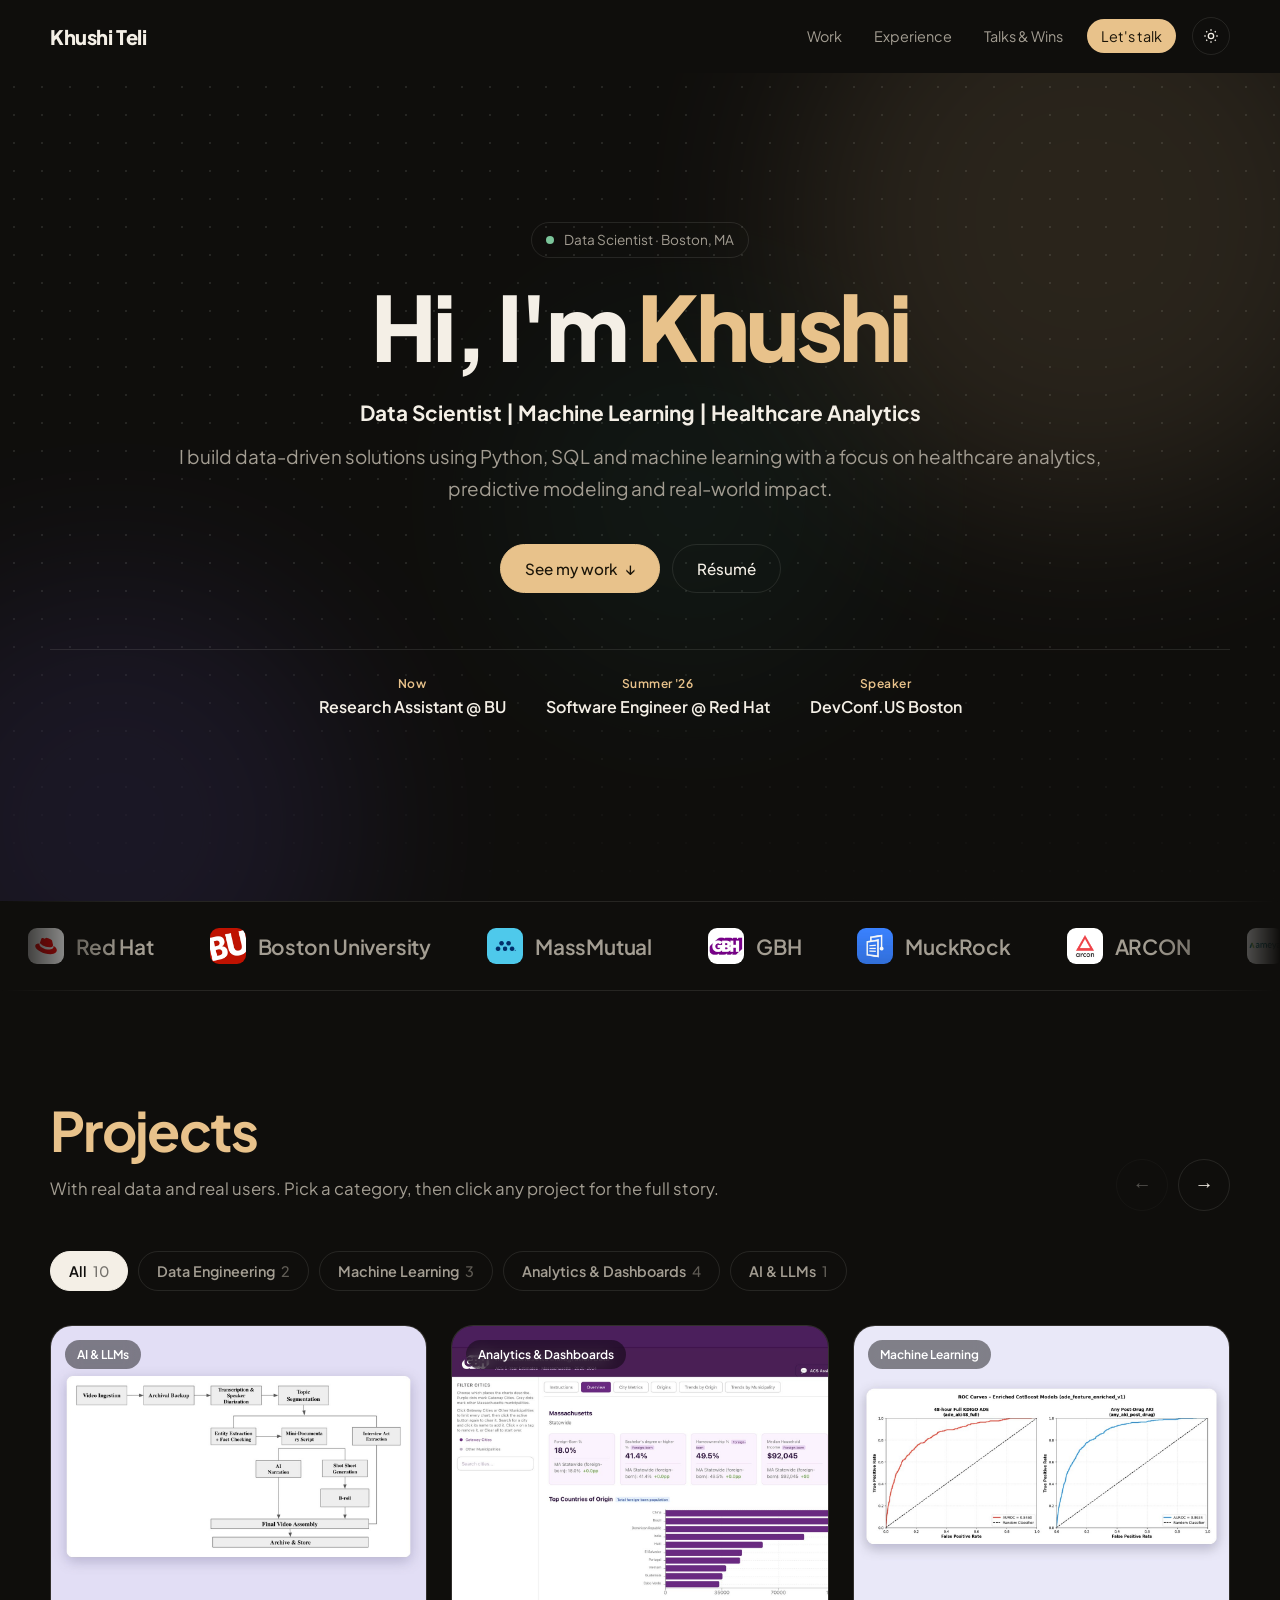
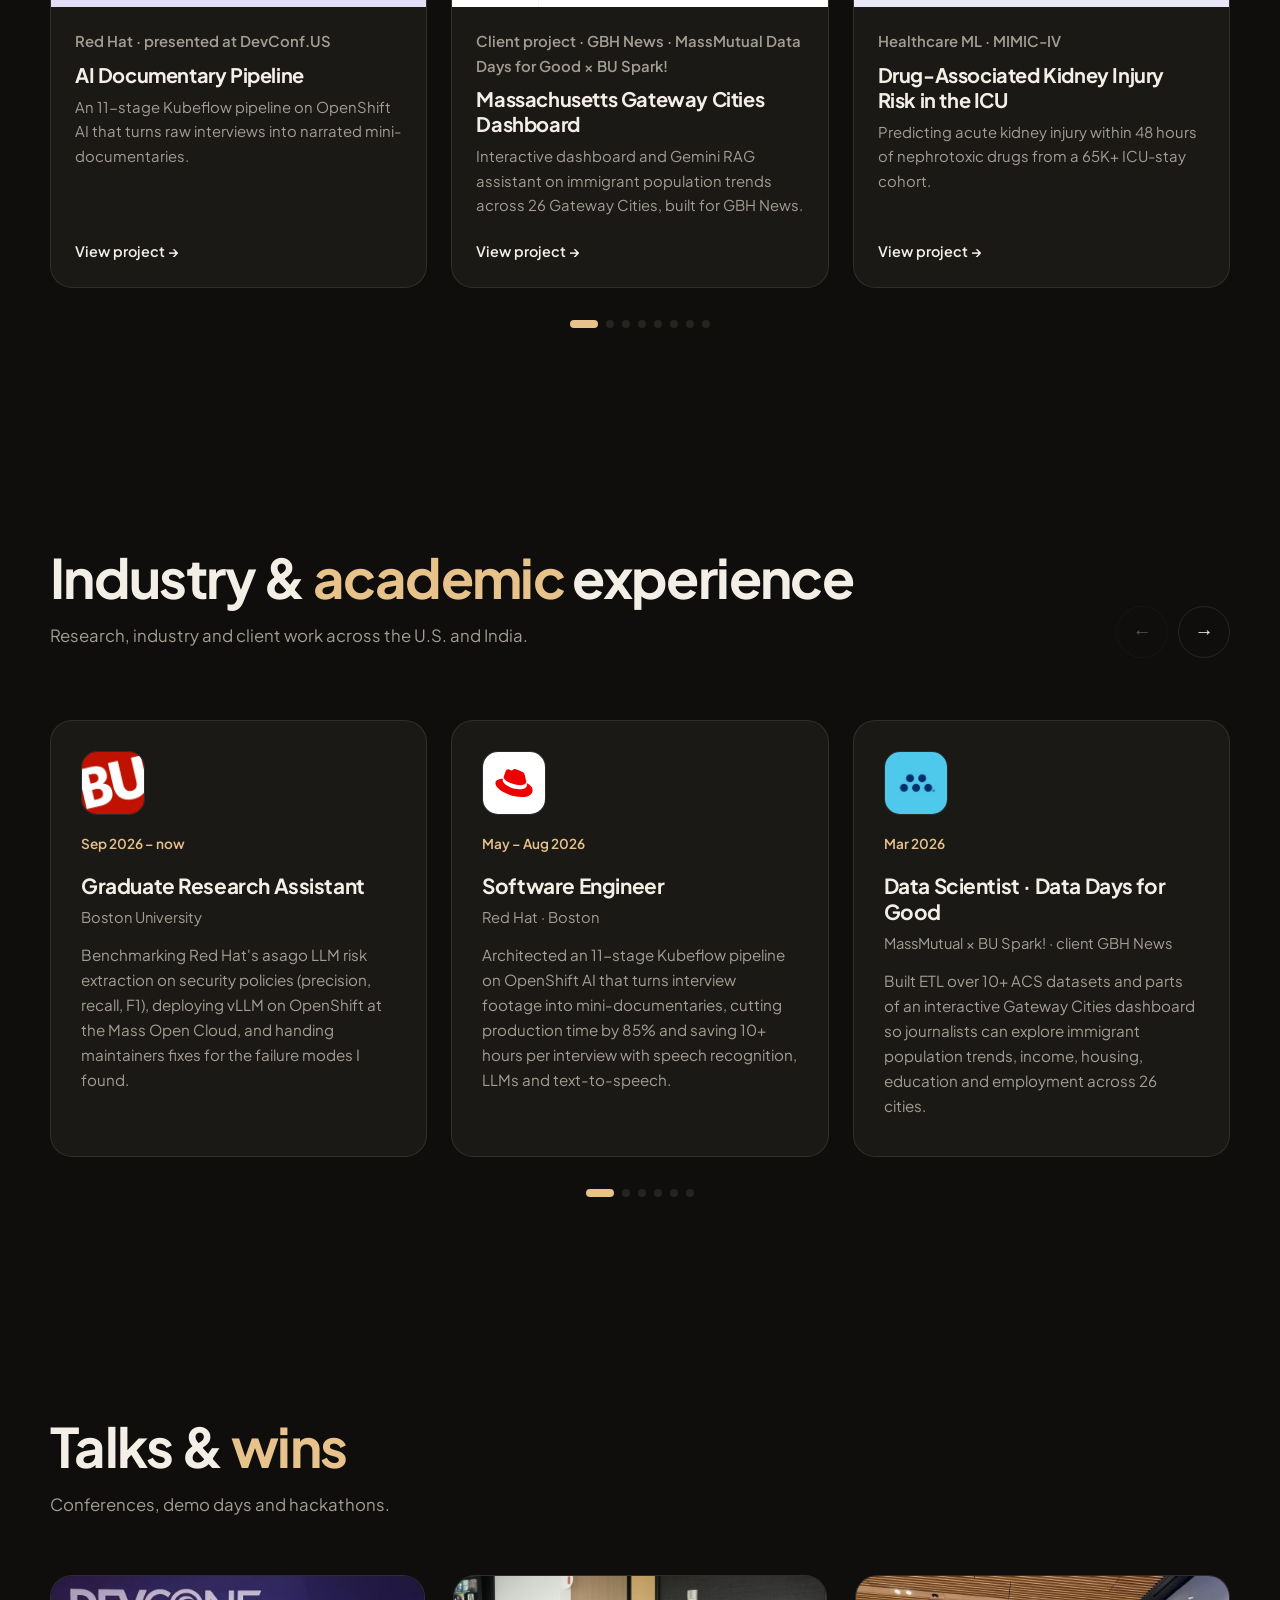
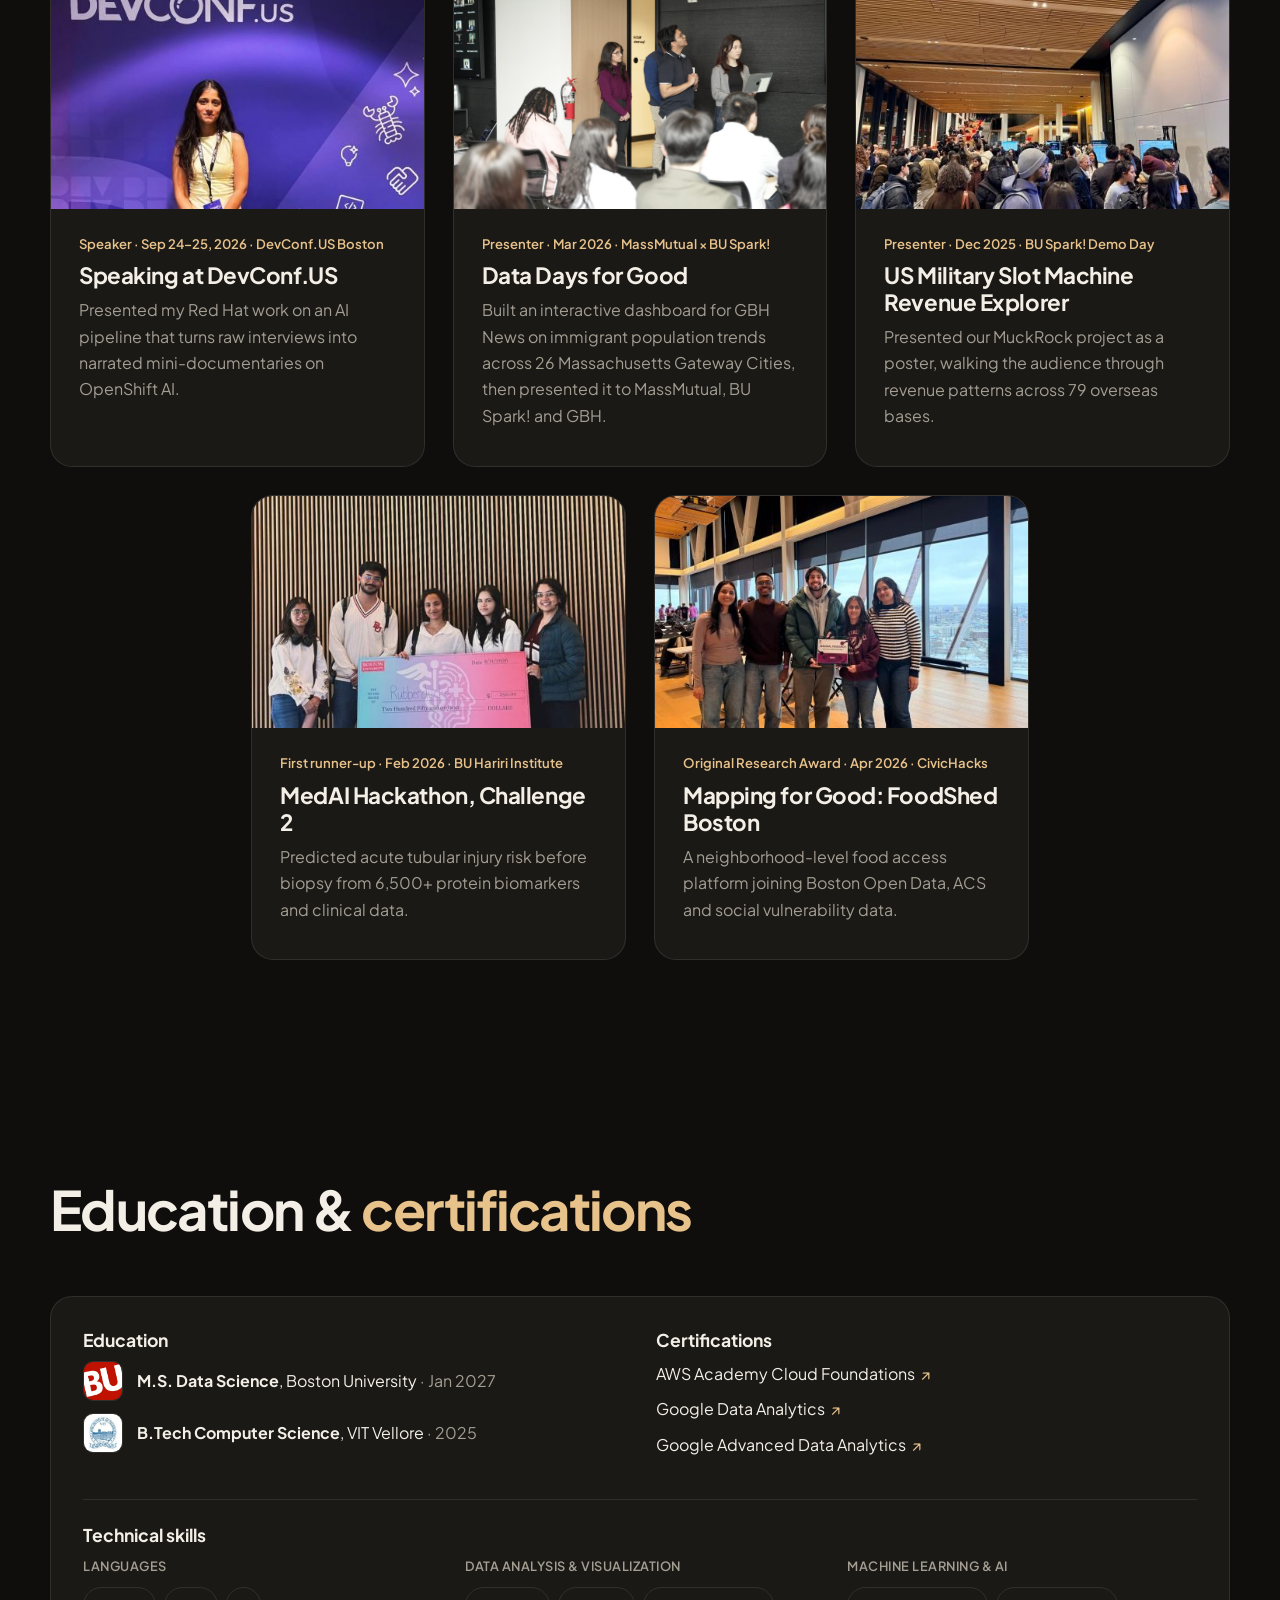
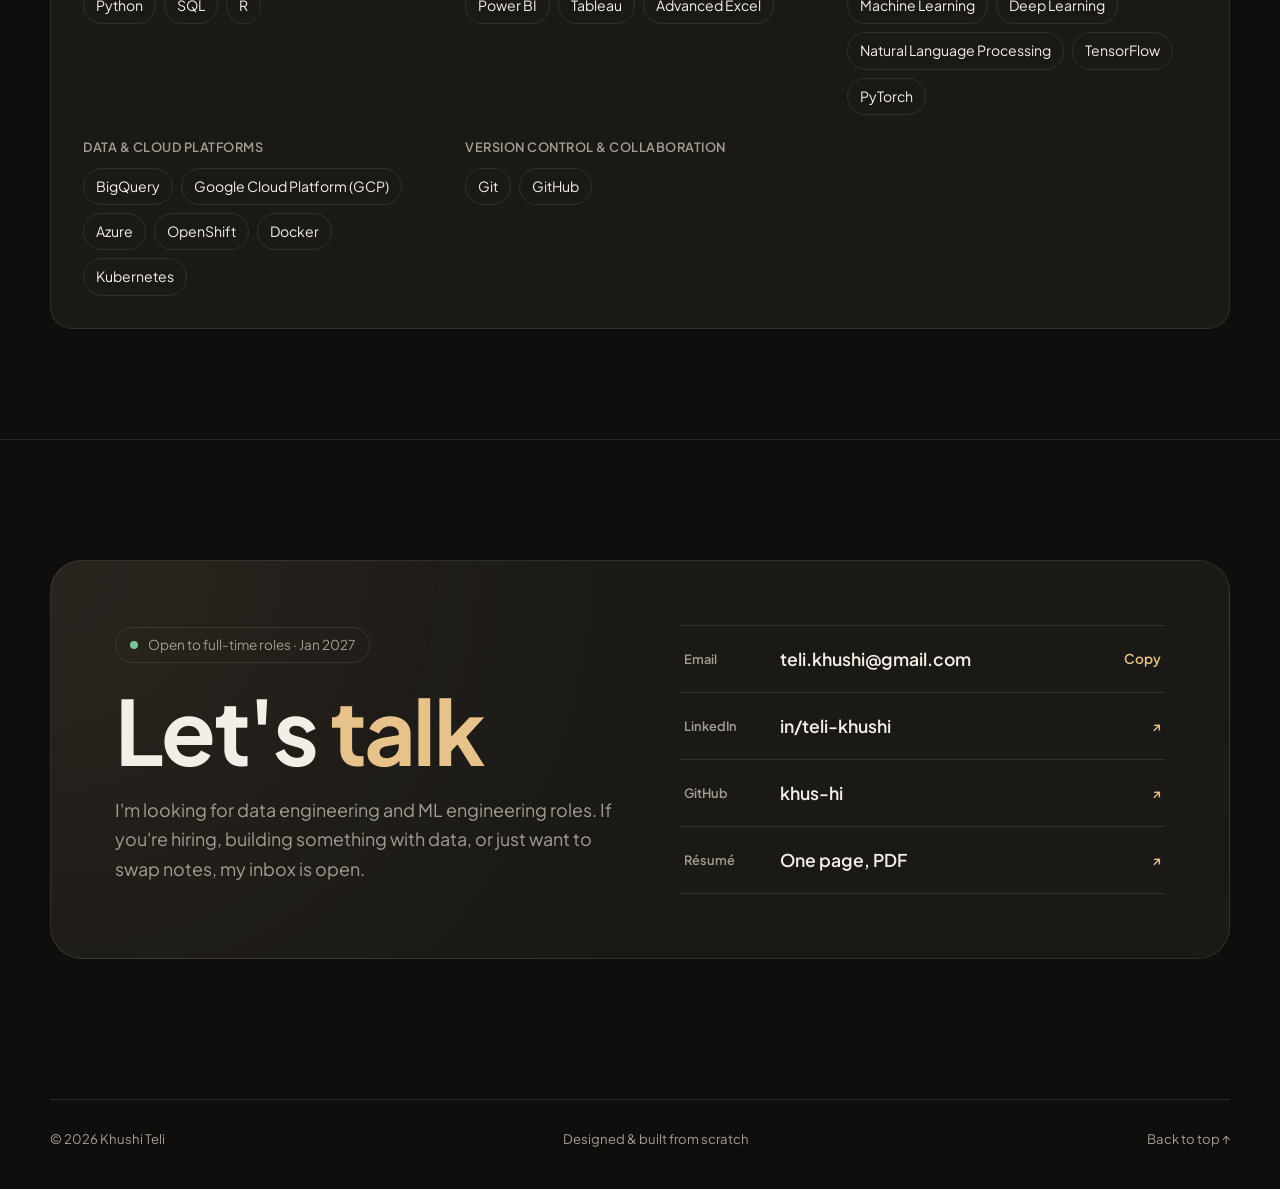
==== index.html @ c9190169 "Add portfolio site" ====
<!DOCTYPE html>
<html lang="en">
<head>
  <meta charset="UTF-8" />
  <meta name="viewport" content="width=device-width, initial-scale=1.0" />
  <title>Khushi Teli · Data Scientist</title>
  <meta name="description" content="Khushi Teli, data scientist and M.S. Data Science student at Boston University. ETL pipelines, LLM systems and applied machine learning." />
  <meta property="og:title" content="Khushi Teli · Data Scientist" />
  <meta property="og:description" content="Pipelines, LLM systems and machine learning for healthcare and civic data." />
  <meta property="og:image" content="assets/photos/devconf.jpg" />
  <link rel="icon" href="data:image/svg+xml,<svg xmlns='http://www.w3.org/2000/svg' viewBox='0 0 100 100'><rect width='100' height='100' rx='50' fill='%2311100e'/><text x='50' y='66' font-size='50' text-anchor='middle' fill='%23e8c28b' font-family='Arial,sans-serif' font-weight='700'>K</text></svg>" />
  <link rel="preconnect" href="https://fonts.googleapis.com" />
  <link rel="preconnect" href="https://fonts.gstatic.com" crossorigin />
  <link href="https://fonts.googleapis.com/css2?family=Plus+Jakarta+Sans:ital,wght@0,400;0,500;0,600;0,700;0,800;1,500&family=JetBrains+Mono:wght@400;500&display=swap" rel="stylesheet" />
  <link rel="stylesheet" href="styles.css" />
  <script>
    document.documentElement.classList.add("js");
    try {
      const t = localStorage.getItem("theme");
      if (t) document.documentElement.dataset.theme = t;
    } catch (e) {}
  </script>
</head>
<body>
  <a class="skip" href="#main">Skip to content</a>
  <div class="progress" aria-hidden="true"></div>

  <header class="nav" id="top">
    <div class="wrap nav-inner">
      <a href="#top" class="logo">Khushi Teli</a>
      <nav aria-label="Primary">
        <button class="menu-btn" aria-expanded="false" aria-controls="nav-links">Menu</button>
        <ul id="nav-links" class="nav-links">
          <li><a href="#work">Work</a></li>
          <li><a href="#experience">Experience</a></li>
          <li><a href="#stage">Talks &amp; Wins</a></li>
          <li><a href="#contact" class="nav-cta">Let's talk</a></li>
        </ul>
      </nav>
      <button class="theme-btn" aria-label="Toggle light/dark mode" title="Toggle light/dark mode">
        <svg class="i-sun" viewBox="0 0 24 24" width="16" height="16" fill="none" stroke="currentColor" stroke-width="2"><circle cx="12" cy="12" r="4"/><path d="M12 2v2M12 20v2M4.9 4.9l1.4 1.4M17.7 17.7l1.4 1.4M2 12h2M20 12h2M4.9 19.1l1.4-1.4M17.7 6.3l1.4-1.4"/></svg>
        <svg class="i-moon" viewBox="0 0 24 24" width="16" height="16" fill="none" stroke="currentColor" stroke-width="2"><path d="M21 12.8A9 9 0 1 1 11.2 3a7 7 0 0 0 9.8 9.8z"/></svg>
      </button>
    </div>
  </header>

  <main id="main">
    <!-- ================= HERO ================= -->
    <section class="hero">
      <div class="hero-bg" aria-hidden="true"><span class="blob b1"></span><span class="blob b2"></span><span class="blob b3"></span></div>
      <div class="wrap hero-copy">
        <p class="pill"><span class="dot"></span>Data Scientist · Boston, MA</p>
        <h1>Hi, I'm <em>Khushi</em></h1>
        <p class="hero-role">Data Scientist | Machine Learning | Healthcare Analytics</p>
        <p class="lede">
          I build data-driven solutions using Python, SQL and machine learning with a focus on
          healthcare analytics, predictive modeling and real-world impact.
        </p>
        <div class="cta">
          <a class="btn primary" href="#work">See my work <span aria-hidden="true">↓</span></a>
          <a class="btn" href="assets/Khushi_Teli_Resume.pdf" target="_blank" rel="noopener">Résumé</a>
        </div>
        <ul class="hero-facts">
          <li><span>Now</span>Research Assistant @ BU</li>
          <li><span>Summer '26</span>Software Engineer @ Red Hat</li>
          <li><span>Speaker</span>DevConf.US Boston</li>
        </ul>
      </div>
    </section>

    <!-- ================= LOGO MARQUEE ================= -->
    <section class="marquee" aria-label="Organizations I've worked with">
      <div class="marquee-track">
        <!-- The list is duplicated by script.js so the loop is seamless -->
        <ul class="marquee-list">
          <li><img data-src="assets/logos/redhat.png" data-remote="assets/logos/redhat.svg" alt="" /><span>Red Hat</span></li>
          <li><img data-src="assets/logos/bu.png" data-remote="assets/logos/bu.svg" alt="" /><span>Boston University</span></li>
          <li><img data-src="assets/logos/massmutual.png" data-remote="assets/logos/massmutual.svg" alt="" /><span>MassMutual</span></li>
          <li><img data-src="assets/logos/gbh.png" data-remote="assets/logos/gbh.svg" alt="" /><span>GBH</span></li>
          <li><img data-src="assets/logos/muckrock.png" data-remote="assets/logos/muckrock.svg" alt="" /><span>MuckRock</span></li>
          <li><img data-src="assets/logos/arcon.png" data-remote="assets/logos/arcon.svg" alt="" /><span>ARCON</span></li>
          <li><img data-src="assets/logos/ameya.png" data-remote="assets/logos/ameya.svg" alt="" /><span>Ameya Infovision</span></li>
          <li><img data-src="assets/logos/dinsights.png" data-remote="assets/logos/dinsights.svg" alt="" /><span>D-Insights</span></li>
          <li><img data-src="assets/logos/devconf.png" data-remote="assets/logos/devconf.svg" alt="" /><span>DevConf</span></li>
        </ul>
      </div>
    </section>


    <!-- ================= WORK / PROJECTS ================= -->
    <!-- Cards are built by script.js from projects.js. Edit projects there. -->
    <section id="work" class="section wrap">
      <header class="sec-head proj-head reveal">
        <div>
          <h2><em>Projects</em></h2>
          <p class="sub">With real data and real users. Pick a category, then click any project for the full story.</p>
        </div>
        <div class="xp-nav">
          <button class="xp-btn" data-target="proj-track" data-dir="-1" aria-label="Previous projects">←</button>
          <button class="xp-btn" data-target="proj-track" data-dir="1" aria-label="Next projects">→</button>
        </div>
      </header>

      <div class="tabs reveal" role="tablist" aria-label="Project categories" id="proj-tabs"></div>

      <div class="carousel proj-track reveal" id="proj-track" tabindex="0" aria-label="Projects carousel"></div>
      <div class="dots" data-for="proj-track" aria-hidden="true"></div>
      <noscript><p class="sub">Turn on JavaScript to browse projects, or see them on <a href="https://github.com/khus-hi">GitHub</a>.</p></noscript>
    </section>

    <!-- ================= EXPERIENCE ================= -->
    <section id="experience" class="section wrap">
      <header class="sec-head xp-head reveal">
        <div>
          <h2>Industry &amp; <em>academic</em> experience</h2>
          <p class="sub">Research, industry and client work across the U.S. and India.</p>
        </div>
        <div class="xp-nav">
          <button class="xp-btn" data-target="xp-track" data-dir="-1" aria-label="Previous role">←</button>
          <button class="xp-btn" data-target="xp-track" data-dir="1" aria-label="Next role">→</button>
        </div>
      </header>

      <!-- Carousel: swipe, drag, use the arrows, or the arrow keys when focused -->
      <div class="carousel xp reveal" id="xp-track" tabindex="0" aria-label="Experience carousel">
        <article class="role">
          <div class="r-logo"><img data-src="assets/logos/bu.png" data-remote="assets/logos/bu.svg" alt="Boston University" /><span class="mono-logo">BU</span></div>
          <div class="r-main">
            <h3>Graduate Research Assistant</h3>
            <p class="r-org">Boston University</p>
            <p>Benchmarking Red Hat's asago LLM risk extraction on security policies (precision, recall, F1), deploying vLLM on OpenShift at the Mass Open Cloud, and handing maintainers fixes for the failure modes I found.</p>
          </div>
          <p class="r-date mono">Sep 2026 – now</p>
        </article>

        <article class="role">
          <div class="r-logo"><img data-src="assets/logos/redhat.png" data-remote="assets/logos/redhat.svg" alt="Red Hat" /><span class="mono-logo">RH</span></div>
          <div class="r-main">
            <h3>Software Engineer</h3>
            <p class="r-org">Red Hat · Boston</p>
            <p>Architected an 11-stage Kubeflow pipeline on OpenShift AI that turns interview footage into mini-documentaries, cutting production time by 85% and saving 10+ hours per interview with speech recognition, LLMs and text-to-speech.</p>
          </div>
          <p class="r-date mono">May – Aug 2026</p>
        </article>

        <article class="role">
          <div class="r-logo"><img data-src="assets/logos/massmutual.png" data-remote="assets/logos/massmutual.svg" alt="MassMutual" /><span class="mono-logo">MM</span></div>
          <div class="r-main">
            <h3>Data Scientist · Data Days for Good</h3>
            <p class="r-org">MassMutual × BU Spark! · client GBH News</p>
            <p>Built ETL over 10+ ACS datasets and parts of an interactive Gateway Cities dashboard so journalists can explore immigrant population trends, income, housing, education and employment across 26 cities.</p>
          </div>
          <p class="r-date mono">Mar 2026</p>
        </article>

        <article class="role">
          <div class="r-logo"><img data-src="assets/logos/bu.png" data-remote="assets/logos/bu.svg" alt="Boston University" /><span class="mono-logo">BU</span></div>
          <div class="r-main">
            <h3>Teaching Assistant · Intro to Data Science with Python</h3>
            <p class="r-org">Boston University</p>
            <p>Weekly office hours on Python, pandas and NumPy; grading and feedback on cleaning, visualization and EDA.</p>
          </div>
          <p class="r-date mono">Apr – May 2026</p>
        </article>

        <article class="role">
          <div class="r-logo"><img data-src="assets/logos/muckrock.png" data-remote="assets/logos/muckrock.svg" alt="MuckRock" /><span class="mono-logo">MR</span></div>
          <div class="r-main">
            <h3>Data Analyst · client MuckRock</h3>
            <p class="r-org">BU Spark! · DS701</p>
            <p>Automated PDF-to-CSV pipelines over 100K+ public records from 79 military bases and cut manual prep by 60%+. Presented the findings at Spark! Demo Day.</p>
          </div>
          <p class="r-date mono">Sep – Dec 2025</p>
        </article>

        <article class="role">
          <div class="r-logo"><img data-src="assets/logos/arcon.png" data-remote="assets/logos/arcon.svg" alt="ARCON" /><span class="mono-logo">AR</span></div>
          <div class="r-main">
            <h3>Automation Testing Intern</h3>
            <p class="r-org">ARCON · Maharashtra, India</p>
            <p>API test suites for 50+ endpoints wired into CI, reducing production defects by 35%.</p>
          </div>
          <p class="r-date mono">Dec 2024 – Mar 2025</p>
        </article>

        <article class="role">
          <div class="r-logo"><img data-src="assets/logos/ameya.png" data-remote="assets/logos/ameya.svg" alt="Ameya Infovision" /><span class="mono-logo">AI</span></div>
          <div class="r-main">
            <h3>Frontend Developer</h3>
            <p class="r-org">Ameya Infovision · Mumbai</p>
            <p>UI components for an e-commerce platform in Angular, designed in Figma and refined with user-interaction data.</p>
          </div>
          <p class="r-date mono">Nov – Dec 2023</p>
        </article>

        <article class="role">
          <div class="r-logo"><img data-src="assets/logos/dinsights.png" data-remote="assets/logos/dinsights.svg" alt="D-Insights" /><span class="mono-logo">DI</span></div>
          <div class="r-main">
            <h3>Project Intern</h3>
            <p class="r-org">D-Insights · Mumbai</p>
            <p>Automated repetitive business workflows, including data extraction and validation.</p>
          </div>
          <p class="r-date mono">Sep – Oct 2023</p>
        </article>
      </div>
      <div class="dots" data-for="xp-track" aria-hidden="true"></div>
    </section>

    <!-- ================= TALKS & WINS ================= -->
    <section id="stage" class="section wrap">
      <header class="sec-head reveal">
        <h2>Talks &amp; <em>wins</em></h2>
        <p class="sub">Conferences, demo days and hackathons.</p>
      </header>

      <div class="stage-grid">
        <article class="spot reveal">
          <figure class="cover">
            <img data-src="assets/photos/devconf.jpg" alt="Khushi at DevConf.US" class="zoomable" style="object-position: 50% 45%" />
            <div class="ph art a2 show"></div>
          </figure>
          <div class="spot-body">
            <p class="tag">Speaker · Sep 24–25, 2026 · DevConf.US Boston</p>
            <h3>Speaking at DevConf.US</h3>
            <p>Presented my Red Hat work on an AI pipeline that turns raw interviews into narrated mini-documentaries on OpenShift AI.</p>
          </div>
        </article>

        <article class="spot reveal">
          <figure class="cover">
            <img data-src="assets/photos/dd4g-presenting.jpg" alt="Presenting at MassMutual Data Days for Good" class="zoomable" />
            <div class="ph art a2 show"></div>
          </figure>
          <div class="spot-body">
            <p class="tag">Presenter · Mar 2026 · MassMutual × BU Spark!</p>
            <h3><a href="project.html?p=gateway-cities-dashboard">Data Days for Good</a></h3>
            <p>Built an interactive dashboard for GBH News on immigrant population trends across 26 Massachusetts Gateway Cities, then presented it to MassMutual, BU Spark! and GBH.</p>
          </div>
        </article>

        <article class="spot reveal">
          <figure class="cover">
            <img data-src="assets/photos/demo-day.jpg" alt="BU Spark! Demo Day" class="zoomable" />
            <div class="ph art a5 show"></div>
          </figure>
          <div class="spot-body">
            <p class="tag">Presenter · Dec 2025 · BU Spark! Demo Day</p>
            <h3>US Military Slot Machine Revenue Explorer</h3>
            <p>Presented our MuckRock project as a poster, walking the audience through revenue patterns across 79 overseas bases.</p>
          </div>
        </article>

        <article class="spot reveal">
          <figure class="cover">
            <img data-src="assets/photos/medai-hackathon.jpg" alt="MedAI Hackathon, first runner-up" class="zoomable" />
            <div class="ph art a1 show"></div>
          </figure>
          <div class="spot-body">
            <p class="tag">First runner-up · Feb 2026 · BU Hariri Institute</p>
            <h3>MedAI Hackathon, Challenge 2</h3>
            <p>Predicted acute tubular injury risk before biopsy from 6,500+ protein biomarkers and clinical data.</p>
          </div>
        </article>

        <article class="spot reveal">
          <figure class="cover">
            <img data-src="assets/photos/civichacks.jpg" alt="CivicHacks: Boston food ecosystem" class="zoomable" />
            <div class="ph art a4 show"></div>
          </figure>
          <div class="spot-body">
            <p class="tag">Original Research Award · Apr 2026 · CivicHacks</p>
            <h3>Mapping for Good: FoodShed Boston</h3>
            <p>A neighborhood-level food access platform joining Boston Open Data, ACS and social vulnerability data.</p>
          </div>
        </article>
      </div>
    </section>

    <!-- ================= EDUCATION & CERTIFICATIONS ================= -->
    <section id="education" class="section wrap">
      <header class="sec-head reveal">
        <h2>Education &amp; <em>certifications</em></h2>
      </header>
      <div class="creds reveal">
        <div><h3>Education</h3><p class="edu"><span class="edu-logo"><img data-src="assets/logos/bu.png" data-remote="assets/logos/bu.svg" alt="Boston University" /></span><span><b>M.S. Data Science</b>, Boston University <span class="muted">· Jan 2027</span></span></p>
          <p class="edu"><span class="edu-logo"><img data-src="assets/logos/vit.png" data-remote="assets/logos/vit.svg" alt="VIT Vellore" /></span><span><b>B.Tech Computer Science</b>, VIT Vellore <span class="muted">· 2025</span></span></p></div>
        <div><h3>Certifications</h3>
          <p><a class="cert" href="https://www.credly.com/badges/23270b53-0a61-42d4-8b8f-33b6d216ae8e/linked_in_profile" target="_blank" rel="noopener">AWS Academy Cloud Foundations <span aria-hidden="true">↗</span></a></p>
          <p><a class="cert" href="https://www.coursera.org/account/accomplishments/specialization/certificate/GS3F5R4RH4RQ" target="_blank" rel="noopener">Google Data Analytics <span aria-hidden="true">↗</span></a></p>
          <p><a class="cert" href="https://www.credly.com/badges/6d74fa45-81b3-4fc0-87ca-7c9688052609/linked_in_profile" target="_blank" rel="noopener">Google Advanced Data Analytics <span aria-hidden="true">↗</span></a></p>
        </div>
        <div class="tools"><h3>Technical skills</h3><div class="skills"><div><h4>Languages</h4><ul><li>Python</li><li>SQL</li><li>R</li></ul></div><div><h4>Data Analysis &amp; Visualization</h4><ul><li>Power BI</li><li>Tableau</li><li>Advanced Excel</li></ul></div><div><h4>Machine Learning &amp; AI</h4><ul><li>Machine Learning</li><li>Deep Learning</li><li>Natural Language Processing</li><li>TensorFlow</li><li>PyTorch</li></ul></div><div><h4>Data &amp; Cloud Platforms</h4><ul><li>BigQuery</li><li>Google Cloud Platform (GCP)</li><li>Azure</li><li>OpenShift</li><li>Docker</li><li>Kubernetes</li></ul></div><div><h4>Version Control &amp; Collaboration</h4><ul><li>Git</li><li>GitHub</li></ul></div></div></div>
      </div>
    </section>

    <!-- ================= CONTACT ================= -->
    <section id="contact" class="contact">
      <div class="wrap">
        <div class="contact-card reveal">
          <div class="contact-copy">
            <p class="pill"><span class="dot"></span>Open to full-time roles · Jan 2027</p>
            <h2>Let's <em>talk</em></h2>
            <p class="lede">I'm looking for data engineering and ML engineering roles. If you're hiring, building something with data, or just want to swap notes, my inbox is open.</p>
          </div>
          <div class="contact-links">
            <button class="c-row copy" data-email="teli.khushi@gmail.com"><span class="c-k">Email</span><span class="c-v copy-label">teli.khushi@gmail.com</span><span class="c-go">Copy</span></button>
            <a class="c-row" href="https://www.linkedin.com/in/teli-khushi/" target="_blank" rel="noopener"><span class="c-k">LinkedIn</span><span class="c-v">in/teli-khushi</span><span class="c-go" aria-hidden="true">↗</span></a>
            <a class="c-row" href="https://github.com/khus-hi" target="_blank" rel="noopener"><span class="c-k">GitHub</span><span class="c-v">khus-hi</span><span class="c-go" aria-hidden="true">↗</span></a>
            <a class="c-row" href="assets/Khushi_Teli_Resume.pdf" target="_blank" rel="noopener"><span class="c-k">Résumé</span><span class="c-v">One page, PDF</span><span class="c-go" aria-hidden="true">↗</span></a>
          </div>
        </div>
      </div>
    </section>
  </main>

  <footer class="wrap foot">
    <span>© <span id="year"></span> Khushi Teli</span>
    <span>Designed &amp; built from scratch</span>
    <a href="#top">Back to top ↑</a>
  </footer>

  <div class="lightbox" id="lightbox" hidden>
    <button class="lb-close" aria-label="Close">Close ✕</button>
    <img alt="" />
    <p class="lb-cap"></p>
  </div>

  <script src="projects.js"></script>
  <script src="script.js"></script>
</body>
</html>
---- styles.css ----
/* ================= Theme tokens ================= */
:root {
  --bg: #0f0e0c;
  --bg-2: #171512;
  --card: #1b1916;
  --ink: #f4efe6;
  --muted: #a39d92;
  --line: rgba(244, 239, 230, 0.1);
  --accent: #e8c28b;           /* champagne */
  --accent-ink: #1a1408;
  --glow: rgba(232, 194, 139, 0.18);
  --radius: 22px;
  --serif: "Plus Jakarta Sans", system-ui, -apple-system, sans-serif;  /* headings */
  --sans: "Plus Jakarta Sans", system-ui, -apple-system, sans-serif;   /* body */
  --mono: "JetBrains Mono", ui-monospace, Menlo, monospace;
  color-scheme: dark;
}
:root[data-theme="light"] {
  --bg: #f6f2ea;
  --bg-2: #efe9de;
  --card: #fffdf9;
  --ink: #1b1915;
  --muted: #6d675d;
  --line: rgba(27, 25, 21, 0.1);
  --accent: #9a6b2f;
  --accent-ink: #fffdf9;
  --glow: rgba(154, 107, 47, 0.14);
  color-scheme: light;
}

/* ================= Base ================= */
*, *::before, *::after { box-sizing: border-box; }
html { scroll-behavior: smooth; scroll-padding-top: 80px; }
body {
  margin: 0; background: var(--bg); color: var(--ink);
  font: 16px/1.65 var(--sans); -webkit-font-smoothing: antialiased; overflow-x: hidden;
}
a { color: inherit; text-decoration: none; }
img { display: block; max-width: 100%; }
h1, h2, h3 { margin: 0; font-weight: 400; line-height: 1.08; }
h2 { font: 700 clamp(2.1rem, 4.6vw, 3.4rem)/1.1 var(--serif); letter-spacing: -0.03em; }
h2 em, h1 em { color: var(--accent); font-style: normal; }
h3 { font: 600 1.1rem/1.3 var(--sans); }
p { margin: 0.5rem 0; }
.mono { font-family: var(--sans); }
.muted { color: var(--muted); }
.wrap { width: min(1180px, 100% - 40px); margin-inline: auto; }
.pill { display: inline-flex; align-items: center; gap: 10px; margin: 0 0 22px; padding: 6px 14px; border-radius: 999px; border: 1px solid var(--line); font-size: 0.85rem; color: var(--muted); }
.sub { color: var(--muted); font-size: 1.05rem; margin-top: 14px; }

.skip { position: absolute; left: -999px; }
.skip:focus { left: 16px; top: 16px; z-index: 200; background: var(--accent); color: var(--accent-ink); padding: 8px 14px; border-radius: 999px; }
:focus-visible { outline: 2px solid var(--accent); outline-offset: 3px; }

/* Scroll progress bar */
.progress { position: fixed; top: 0; left: 0; height: 2px; width: 100%; background: var(--accent); transform-origin: 0 50%; transform: scaleX(0); z-index: 100; }

/* ================= Nav ================= */
.nav { position: sticky; top: 0; z-index: 50; transition: background 0.3s, border-color 0.3s; border-bottom: 1px solid transparent; }
.nav.scrolled { background: color-mix(in srgb, var(--bg) 80%, transparent); backdrop-filter: blur(14px); border-bottom-color: var(--line); }
.nav-inner { display: flex; align-items: center; gap: 16px; height: 72px; }
.logo { font: 800 1.25rem var(--serif); letter-spacing: -0.02em; margin-right: auto; }
.nav-links { display: flex; align-items: center; gap: 4px; list-style: none; margin: 0; padding: 0; }
.nav-links a { font-size: 0.9rem; color: var(--muted); padding: 8px 14px; border-radius: 999px; transition: color 0.2s, background 0.2s; }
.nav-links a:hover, .nav-links a.active { color: var(--ink); }
.nav-links a.nav-cta { color: var(--accent-ink); background: var(--accent); margin-left: 6px; }
.theme-btn, .menu-btn { height: 38px; border-radius: 999px; border: 1px solid var(--line); background: transparent; color: var(--ink); cursor: pointer; font: 500 0.85rem var(--sans); display: inline-flex; align-items: center; justify-content: center; }
.theme-btn { width: 38px; }
.i-moon { display: none; }
:root[data-theme="light"] .i-sun { display: none; }
:root[data-theme="light"] .i-moon { display: block; }
.menu-btn { display: none; padding: 0 16px; }

/* ================= Buttons ================= */
.cta { display: flex; flex-wrap: wrap; gap: 12px; margin-top: 32px; }
.btn { display: inline-flex; align-items: center; gap: 8px; padding: 14px 24px; border-radius: 999px; font: 500 0.95rem var(--sans); border: 1px solid var(--line); background: transparent; color: var(--ink); cursor: pointer; transition: transform 0.2s, border-color 0.2s, background 0.2s; }
.btn:hover { transform: translateY(-2px); border-color: var(--accent); }
.btn.primary { background: var(--accent); color: var(--accent-ink); border-color: var(--accent); }
.copy.copied { background: #7bc59a; border-color: #7bc59a; }

/* ================= Image loading + placeholders ================= */
figure { margin: 0; }
[data-src] { opacity: 0; transition: opacity 0.6s ease, transform 0.8s cubic-bezier(.2,.7,.2,1); }
.loaded > [data-src], [data-src].is-loaded { opacity: 1; }
.ph { position: absolute; inset: 0; display: grid; place-items: center; text-align: center; color: var(--muted); font: 0.75rem var(--mono); padding: 12px; }
.loaded > .ph { display: none; }
.live .ph span { display: none; }
/* Abstract art used as cover when no photo exists */
.art { background: var(--bg-2); overflow: hidden; }
.art::before { content: ""; position: absolute; inset: -20%; filter: blur(30px); opacity: 0.85; }
.art span { position: relative; color: var(--ink); opacity: 0.7; letter-spacing: 0.06em; }
.a1::before { background: radial-gradient(circle at 25% 30%, #e8c28b 0, transparent 40%), radial-gradient(circle at 75% 70%, #8a5a44 0, transparent 45%); }
.a2::before { background: radial-gradient(circle at 70% 25%, #6f7fd8 0, transparent 40%), radial-gradient(circle at 30% 75%, #e8c28b 0, transparent 40%); }
.a3::before { background: radial-gradient(circle at 20% 70%, #4f9d83 0, transparent 40%), radial-gradient(circle at 80% 30%, #e8c28b 0, transparent 35%); }
.a4::before { background: radial-gradient(circle at 50% 30%, #d0705a 0, transparent 40%), radial-gradient(circle at 20% 80%, #e8c28b 0, transparent 35%); }
.a5::before { background: radial-gradient(circle at 70% 70%, #5a8fd0 0, transparent 40%), radial-gradient(circle at 25% 25%, #4f9d83 0, transparent 35%); }
.a6::before { background: radial-gradient(circle at 30% 30%, #a06fd8 0, transparent 40%), radial-gradient(circle at 75% 75%, #e8c28b 0, transparent 35%); }

/* ================= Hero ================= */
.hero { position: relative; overflow: hidden; display: flex; align-items: center; min-height: calc(100vh - 72px); padding: 64px 0 96px; isolation: isolate; }
.hero-bg { position: absolute; inset: 0; z-index: -1; background: linear-gradient(180deg, transparent 60%, var(--bg)), radial-gradient(var(--line) 1px, transparent 1px) 0 0 / 28px 28px; }
.blob { position: absolute; border-radius: 50%; filter: blur(90px); opacity: 0.5; animation: drift 18s ease-in-out infinite alternate; }
.b1 { width: 46vw; height: 46vw; top: -18%; right: -8%; background: #e8c28b; opacity: 0.12; }
.b2 { width: 38vw; height: 38vw; bottom: -20%; left: -10%; background: #6f5bd8; opacity: 0.12; animation-delay: -6s; }
.b3 { width: 28vw; height: 28vw; top: 30%; left: 40%; background: #2f8f7a; opacity: 0.08; animation-delay: -12s; }
@keyframes drift { 50% { transform: translate(6%, 8%) scale(1.08); } 100% { transform: translate(-6%, -4%) scale(0.95); } }
.dot { width: 8px; height: 8px; border-radius: 50%; background: #7bc59a; box-shadow: 0 0 0 0 rgba(123, 197, 154, 0.6); animation: ping 2.2s infinite; }
@keyframes ping { 70% { box-shadow: 0 0 0 10px rgba(123, 197, 154, 0); } 100% { box-shadow: 0 0 0 0 rgba(123, 197, 154, 0); } }
.hero h1 { font: 800 clamp(2.8rem, 7vw, 5.6rem)/1.02 var(--serif); letter-spacing: -0.04em; }
.hero-role { margin: 24px 0 0; font-weight: 700; font-size: clamp(1rem, 2vw, 1.3rem); color: var(--ink); }
.hero .lede { margin-top: 10px; max-width: 62ch; }
.hero-copy { display: flex; flex-direction: column; align-items: center; text-align: center; }
.hero-copy .lede { margin-inline: auto; }
.hero-copy .cta, .hero-facts { justify-content: center; }
.hero-facts { width: 100%; }
.hero-facts li { align-items: center; }
.hero h1 em { font-style: normal; color: var(--accent); }
.lede { font-size: 1.12rem; color: var(--muted); max-width: 58ch; margin-top: 28px; }
.hero .lede { font-size: 1.18rem; max-width: 68ch; line-height: 1.7; }
.lede b { color: var(--ink); font-weight: 700; }
.hero-facts { list-style: none; display: flex; flex-wrap: wrap; gap: 12px 40px; margin: 56px 0 0; padding: 24px 0 0; border-top: 1px solid var(--line); }
.hero-facts li { display: flex; flex-direction: column; font-weight: 600; }
.hero-facts span { font-size: 0.75rem; font-weight: 600; color: var(--accent); letter-spacing: 0.04em; }

/* ================= Marquee ================= */
.marquee { border-block: 1px solid var(--line); padding: 26px 0; overflow: hidden; -webkit-mask-image: linear-gradient(90deg, transparent, #000 10%, #000 90%, transparent); mask-image: linear-gradient(90deg, transparent, #000 10%, #000 90%, transparent); }
.marquee-track { display: flex; width: max-content; animation: scroll 40s linear infinite; }
.marquee:hover .marquee-track { animation-play-state: paused; }
.marquee-list { display: flex; align-items: center; gap: 56px; list-style: none; margin: 0; padding: 0 28px; }
.marquee-list li { display: flex; align-items: center; gap: 12px; white-space: nowrap; font: 600 1.3rem var(--serif); color: var(--muted); letter-spacing: -0.01em; }
.marquee-list img { width: 36px; height: 36px; object-fit: cover; border-radius: 9px; }
.marquee-list img:not(.is-loaded) { display: none; }
.mono-logo { display: inline-grid; place-items: center; min-width: 36px; height: 36px; padding: 0 6px; border-radius: 8px; border: 1px solid var(--line); font: 700 0.75rem var(--sans); color: var(--accent); }
@keyframes scroll { to { transform: translateX(-50%); } }

/* ================= Numbers ================= */
.numbers { display: grid; grid-template-columns: repeat(4, 1fr); gap: 32px; padding: 96px 0 40px; }
.num b { display: block; font: 800 clamp(2.6rem, 5vw, 3.8rem)/1 var(--serif); color: var(--accent); letter-spacing: -0.04em; }
.num span { display: block; margin-top: 12px; color: var(--muted); font-size: 0.92rem; max-width: 26ch; }

/* ================= Sections ================= */
.section { padding: 110px 0; }
.sec-head { margin-bottom: 56px; max-width: 760px; }
.sec-head .muted { margin-top: 16px; font-size: 1.05rem; }

/* ================= Projects ================= */
.tabs { display: flex; flex-wrap: wrap; gap: 10px; margin: -16px 0 28px; }
.tab { padding: 10px 18px; border-radius: 999px; border: 1px solid var(--line); background: transparent; color: var(--muted); font: 600 0.9rem var(--sans); cursor: pointer; transition: all 0.2s; }
.tab:hover { color: var(--ink); border-color: var(--accent); }
.tab[aria-selected="true"] { background: var(--ink); color: var(--bg); border-color: var(--ink); }
.tab .n { opacity: 0.55; margin-left: 6px; font-weight: 500; }

.pcard { flex: 0 0 calc((100% - 48px) / 3); scroll-snap-align: start; display: flex; flex-direction: column; border-radius: var(--radius); background: var(--card); border: 1px solid var(--line); overflow: hidden; transition: border-color 0.3s, transform 0.3s; animation: pop 0.45s ease both; }
.pcard:hover { border-color: color-mix(in srgb, var(--accent) 50%, transparent); transform: translateY(-4px); }
@keyframes pop { from { opacity: 0; transform: translateY(12px); } }
.cover { position: relative; overflow: hidden; background: var(--bg-2); }
.cover img { width: 100%; height: 100%; object-fit: cover; }
.pcard .cover { aspect-ratio: 4 / 3; }
.pcard:hover .cover img { transform: scale(1.05); }
.pcard .chip { position: absolute; top: 14px; left: 14px; z-index: 1; padding: 5px 12px; border-radius: 999px; font-size: 0.75rem; font-weight: 600; color: #fff; background: rgba(0, 0, 0, 0.45); backdrop-filter: blur(8px); }
.p-body { padding: 22px 24px 24px; display: flex; flex-direction: column; flex: 1; }
.p-meta { font-size: 0.8rem; color: var(--accent); font-weight: 600; margin: 0 0 8px; }
.pcard h3 { font: 700 1.25rem/1.25 var(--serif); letter-spacing: -0.02em; }
.pcard p { color: var(--muted); font-size: 0.93rem; }
.arrow { margin-top: auto; padding-top: 14px; color: var(--ink); font-weight: 600; font-size: 0.9rem; }
.pcard:hover .arrow { color: var(--accent); }

/* ================= Experience carousel ================= */
.xp-head, .proj-head { display: flex; align-items: flex-end; justify-content: space-between; gap: 24px; max-width: none; }
.xp-nav { display: flex; gap: 10px; flex: none; }
.xp-btn { width: 52px; height: 52px; border-radius: 50%; border: 1px solid var(--line); background: transparent; color: var(--ink); font-size: 1.2rem; cursor: pointer; transition: background 0.2s, border-color 0.2s, opacity 0.2s; }
.xp-btn:hover:not(:disabled) { background: var(--accent); border-color: var(--accent); color: var(--accent-ink); }
.xp-btn:disabled { opacity: 0.3; cursor: default; }

.carousel { display: flex; gap: 24px; overflow-x: auto; scroll-snap-type: x mandatory; scroll-behavior: smooth; padding: 6px 0 24px; scrollbar-width: none; cursor: grab; }
.carousel::-webkit-scrollbar { display: none; }
.carousel.dragging { cursor: grabbing; scroll-snap-type: none; scroll-behavior: auto; user-select: none; }
.carousel:focus-visible { outline-offset: 6px; border-radius: var(--radius); }

.role { flex: 0 0 calc((100% - 48px) / 3); scroll-snap-align: start; display: flex; flex-direction: column; gap: 18px; padding: 30px; border-radius: var(--radius); background: var(--card); border: 1px solid var(--line); transition: border-color 0.3s, transform 0.3s; min-height: 360px; }
.role:hover { border-color: color-mix(in srgb, var(--accent) 50%, transparent); transform: translateY(-4px); }
.r-logo { position: relative; width: 64px; height: 64px; border-radius: 16px; overflow: hidden; display: grid; place-items: center; background: var(--bg-2); border: 1px solid var(--line); order: 0; }
.r-logo img { position: absolute; inset: 0; width: 100%; height: 100%; object-fit: cover; }
.r-logo.loaded .mono-logo { display: none; }
.r-logo .mono-logo { border: 0; }
.r-date { order: 1; margin: 0; font-size: 0.85rem; font-weight: 600; color: var(--accent); }
.r-main { order: 2; }
.role h3 { font: 700 1.3rem/1.25 var(--serif); letter-spacing: -0.02em; }
.r-org { color: var(--muted); font-size: 0.92rem; margin: 6px 0 12px; }
.r-main > p:last-child { color: var(--muted); font-size: 0.95rem; }

.dots { display: flex; justify-content: center; gap: 8px; margin-top: 8px; }
.dots button { width: 8px; height: 8px; padding: 0; border: 0; border-radius: 999px; background: var(--line); cursor: pointer; transition: width 0.3s, background 0.3s; }
.dots button.on { width: 28px; background: var(--accent); }

/* ================= Talks & wins ================= */
.stage-grid { display: flex; flex-wrap: wrap; justify-content: center; gap: 28px; }
.stage-grid .spot { flex: 0 1 calc((100% - 56px) / 3); }
.spot h3 a:hover { color: var(--accent); }
.spot { position: relative; border-radius: var(--radius); overflow: hidden; background: var(--card); border: 1px solid var(--line); display: flex; flex-direction: column; }
.spot .cover { aspect-ratio: 16 / 10; }
.spot .cover img { cursor: zoom-in; }
.spot:hover .cover img { transform: scale(1.04); }
.spot-body { padding: 24px 28px 28px; }
.tag { font-size: 0.82rem; font-weight: 600; color: var(--accent); margin: 0 0 8px; }
.spot h3 { font: 700 1.4rem/1.2 var(--serif); letter-spacing: -0.02em; }
.spot-body p:last-child { color: var(--muted); }

/* Lightbox */
.lightbox { position: fixed; inset: 0; z-index: 300; background: rgba(8, 7, 6, 0.92); display: grid; place-items: center; align-content: center; gap: 12px; padding: 24px; }
.lightbox[hidden] { display: none; }
.lightbox img { max-width: min(1100px, 100%); max-height: 80vh; border-radius: 14px; }
.lb-cap { color: #d8d2c6; font-size: 0.9rem; text-align: center; margin: 0; }
.lb-close { position: absolute; top: 18px; right: 18px; background: transparent; color: #f4efe6; border: 1px solid rgba(255, 255, 255, 0.25); border-radius: 999px; padding: 8px 16px; cursor: pointer; font: 500 0.85rem var(--sans); }

/* ================= Education & certifications ================= */
.creds { display: grid; grid-template-columns: 1fr 1fr; gap: 32px; padding: 32px; border-radius: var(--radius); background: var(--card); border: 1px solid var(--line); }
.edu { display: flex; align-items: center; gap: 14px; margin-bottom: 12px; }
.edu-logo { flex: none; width: 40px; height: 40px; border-radius: 10px; overflow: hidden; border: 1px solid var(--line); }
.edu-logo img { width: 100%; height: 100%; object-fit: cover; display: block; }
.tools { grid-column: 1 / -1; border-top: 1px solid var(--line); padding-top: 24px; }
.tools ul { list-style: none; display: flex; flex-wrap: wrap; gap: 8px; margin: 0; padding: 0; }
.tools li { padding: 6px 12px; border-radius: 999px; border: 1px solid var(--line); font-size: 0.88rem; color: var(--ink); }
.skills { display: grid; grid-template-columns: repeat(auto-fit, minmax(260px, 1fr)); gap: 22px 32px; margin-top: 6px; }
.skills h4 { font-size: 0.8rem; font-weight: 600; letter-spacing: .04em; text-transform: uppercase; color: var(--muted); margin: 0 0 10px; }
.creds h3 { font: 700 1.1rem var(--serif); margin-bottom: 10px; }

/* ================= Contact ================= */
.contact { padding: 120px 0 140px; border-top: 1px solid var(--line); }
.contact-card { position: relative; overflow: hidden; display: grid; grid-template-columns: 1.05fr 1fr; gap: 56px; align-items: center; padding: 64px; border-radius: 32px; border: 1px solid var(--line); background: radial-gradient(circle at 0% 0%, rgba(232, 194, 139, 0.07), transparent 45%), var(--card); }
.contact-card h2 { font-size: clamp(3rem, 7vw, 5.6rem); line-height: 1; }
.contact-card .lede { margin-top: 20px; }
.contact-links { display: flex; flex-direction: column; }
.c-row { display: grid; grid-template-columns: 80px 1fr auto; align-items: center; gap: 16px; width: 100%; padding: 22px 4px; border: 0; border-bottom: 1px solid var(--line); background: none; color: var(--ink); font: 600 1.1rem var(--sans); text-align: left; cursor: pointer; transition: color 0.2s, padding 0.2s; }
.c-row:first-child { border-top: 1px solid var(--line); }
.c-k { font-size: 0.8rem; font-weight: 600; color: var(--muted); }
.c-v { overflow-wrap: anywhere; }
.c-go { font-size: 0.85rem; color: var(--accent); transition: transform 0.2s; }
.c-row:hover { color: var(--accent); padding-left: 12px; }
.c-row:hover .c-go { transform: translate(3px, -3px); }
.c-row.copied .c-v { color: #7bc59a; }
.cert { display: inline-flex; gap: 6px; border-bottom: 1px solid transparent; transition: color 0.2s, border-color 0.2s; }
.cert span { color: var(--accent); }
.cert:hover { color: var(--accent); border-bottom-color: currentColor; }

.foot { display: flex; justify-content: space-between; flex-wrap: wrap; gap: 12px; padding: 28px 0 40px; border-top: 1px solid var(--line); color: var(--muted); font-size: 0.82rem; }
.foot a:hover { color: var(--accent); }

/* ================= Project detail page ================= */
.back { padding: 9px 18px; font-size: 0.88rem; }
.detail { padding: 56px 0 40px; }
.d-hero { display: grid; grid-template-columns: 1fr 1fr; gap: 56px; align-items: center; padding-bottom: 72px; }
.d-hero h1 { font: 800 clamp(2.2rem, 4.6vw, 3.6rem)/1.08 var(--serif); letter-spacing: -0.04em; margin-top: 18px; }
.chip-link { display: inline-block; padding: 6px 14px; border-radius: 999px; background: var(--glow); color: var(--accent); font-size: 0.85rem; font-weight: 600; }
.d-meta { color: var(--muted); font-size: 0.9rem; margin-top: 16px; }
.d-cover { aspect-ratio: 4 / 3; border-radius: var(--radius); border: 1px solid var(--line); box-shadow: 0 40px 80px -30px var(--glow); }
.d-grid { display: grid; grid-template-columns: 1fr 1fr; gap: 20px; }
.d-block { padding: 32px; border-radius: var(--radius); background: var(--card); border: 1px solid var(--line); }
.d-block h2 { font-size: 1.3rem; letter-spacing: -0.02em; margin-bottom: 14px; }
.d-context, .d-block:last-child { grid-column: 1 / -1; }
.d-context p { font-size: 1.12rem; color: var(--muted); max-width: 75ch; margin: 0; }
.d-list { margin: 0; padding: 0; list-style: none; }
.d-list li { position: relative; padding: 8px 0 8px 26px; color: var(--muted); border-bottom: 1px solid var(--line); }
.d-list li:last-child { border-bottom: 0; }
.d-list li::before { content: "→"; position: absolute; left: 0; color: var(--accent); }
.d-results li { color: var(--ink); font-weight: 600; }
.d-stack { display: flex; flex-wrap: wrap; gap: 8px; }
.d-stack span { padding: 7px 14px; border-radius: 999px; border: 1px solid var(--line); font-size: 0.88rem; }
.d-nav { display: grid; grid-template-columns: 1fr 1fr; gap: 20px; margin-top: 56px; }
.d-nav a { display: flex; flex-direction: column; gap: 6px; padding: 24px 28px; border-radius: var(--radius); border: 1px solid var(--line); font-weight: 700; transition: border-color 0.2s; }
.d-nav a:hover { border-color: var(--accent); }
.d-nav a span { font-size: 0.85rem; font-weight: 500; color: var(--muted); }
.d-nav a.r { text-align: right; }
.detail-empty { padding: 80px 0; }
.detail-empty h1 { font: 800 2.6rem var(--serif); }
@media (max-width: 860px) {
  .d-hero, .d-grid, .d-nav { grid-template-columns: 1fr; }
  .d-hero { gap: 32px; padding-bottom: 48px; }
  .d-cover { order: -1; }
  .d-block { padding: 24px; }
  .back { padding: 8px 14px; font-size: 0.8rem; }
}

/* ================= Reveal on scroll ================= */
.js .reveal { opacity: 0; transform: translateY(28px); transition: opacity 0.9s cubic-bezier(.2,.7,.2,1), transform 0.9s cubic-bezier(.2,.7,.2,1); }
.js .reveal.in { opacity: 1; transform: none; }

@media (prefers-reduced-motion: reduce) {
  *, *::before, *::after { animation: none !important; transition: none !important; }
  .js .reveal { opacity: 1; transform: none; }
  html { scroll-behavior: auto; }
}

/* ================= Responsive ================= */
@media (max-width: 1000px) {
  .stage-grid .spot { flex-basis: calc((100% - 28px) / 2); }
  .role, .pcard { flex-basis: calc((100% - 24px) / 2); }
  .numbers { grid-template-columns: repeat(2, 1fr); }
}
@media (max-width: 860px) {
  .menu-btn { display: inline-flex; }
  .nav-links { display: none; position: absolute; top: 72px; left: 0; right: 0; flex-direction: column; align-items: stretch; padding: 12px 20px 20px; background: var(--bg); border-bottom: 1px solid var(--line); }
  .nav-links.open { display: flex; }
  .nav-links a { display: block; padding: 12px 14px; }
  .nav-links a.nav-cta { margin: 6px 0 0; text-align: center; }
  .hero { min-height: 0; padding: 56px 0 72px; }
  .blob { filter: blur(60px); }
  .b1 { width: 80vw; height: 80vw; } .b2 { width: 70vw; height: 70vw; }
  .stage-grid .spot { flex-basis: 100%; }
  .creds { grid-template-columns: 1fr; }
  .contact-card { grid-template-columns: 1fr; gap: 32px; padding: 40px 28px; }
  .contact { padding: 80px 0; }
  .section { padding: 80px 0; }
}
@media (max-width: 560px) {
  .wrap { width: calc(100% - 32px); }
  .role { flex-basis: 86%; padding: 24px; min-height: 0; }
  .pcard { flex-basis: 86%; }
  .xp-head, .proj-head { align-items: flex-start; flex-direction: column; }
  .tabs { flex-wrap: nowrap; overflow-x: auto; margin-right: -16px; padding-right: 16px; scrollbar-width: none; }
  .tab { white-space: nowrap; }
  .xp-btn { width: 44px; height: 44px; }
  .contact-card { padding: 32px 20px; border-radius: 24px; }
  .c-row { grid-template-columns: 1fr auto; gap: 2px 12px; font-size: 1rem; padding: 16px 4px; }
  .c-k { grid-column: 1 / -1; }
  .c-v { white-space: normal; overflow-wrap: anywhere; }
  .numbers { gap: 24px; padding-top: 64px; }
  .marquee-list li { font-size: 1.2rem; }
  .marquee-list { gap: 36px; }
}
.d-video { grid-column: 1 / -1; }
.d-video video { display: block; width: 100%; border-radius: 14px; border: 1px solid var(--line); background: #000; }
.d-figure img { display: block; width: 100%; border-radius: 14px; border: 1px solid var(--line); }
.d-cap { margin-top: 10px; font-size: 0.88rem; color: var(--muted); }
.cover-vid { position: absolute; inset: 0; width: 100%; height: 100%; object-fit: cover; z-index: 1; }
.cover .chip { z-index: 2; }
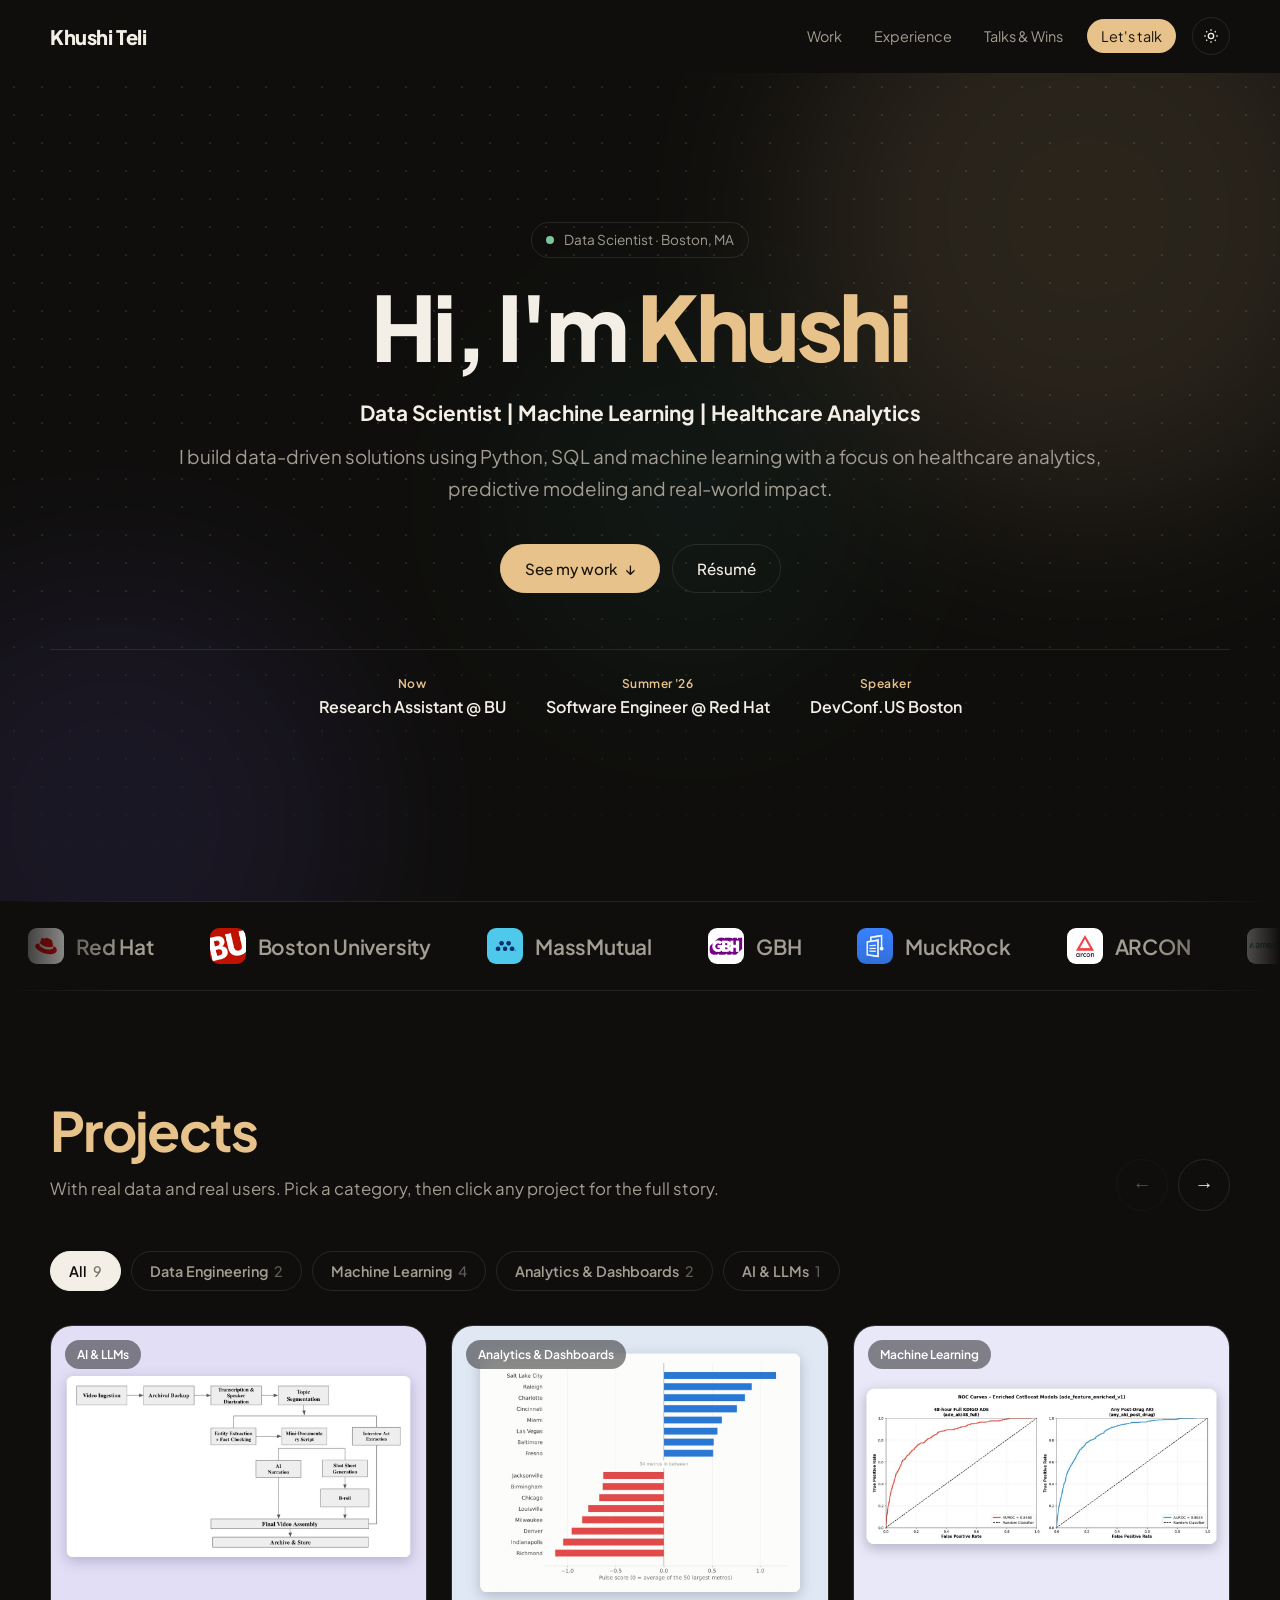
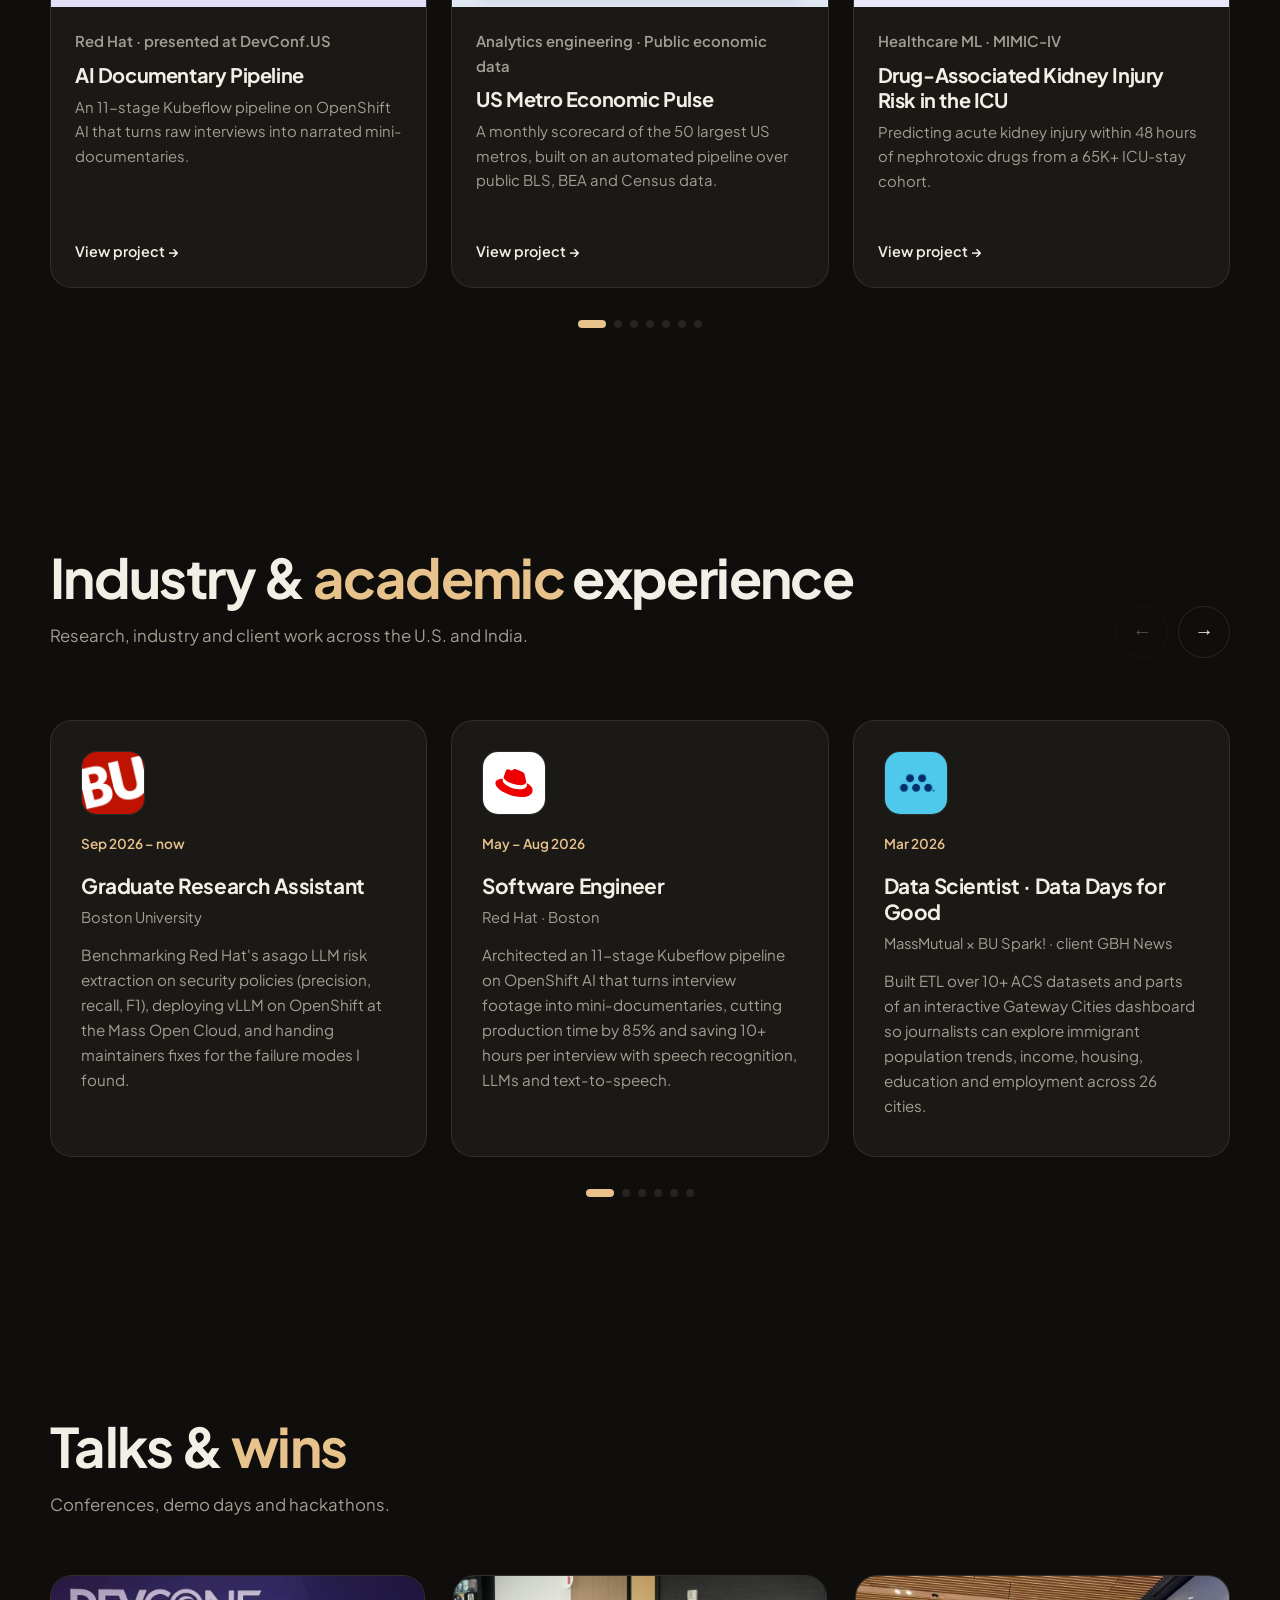
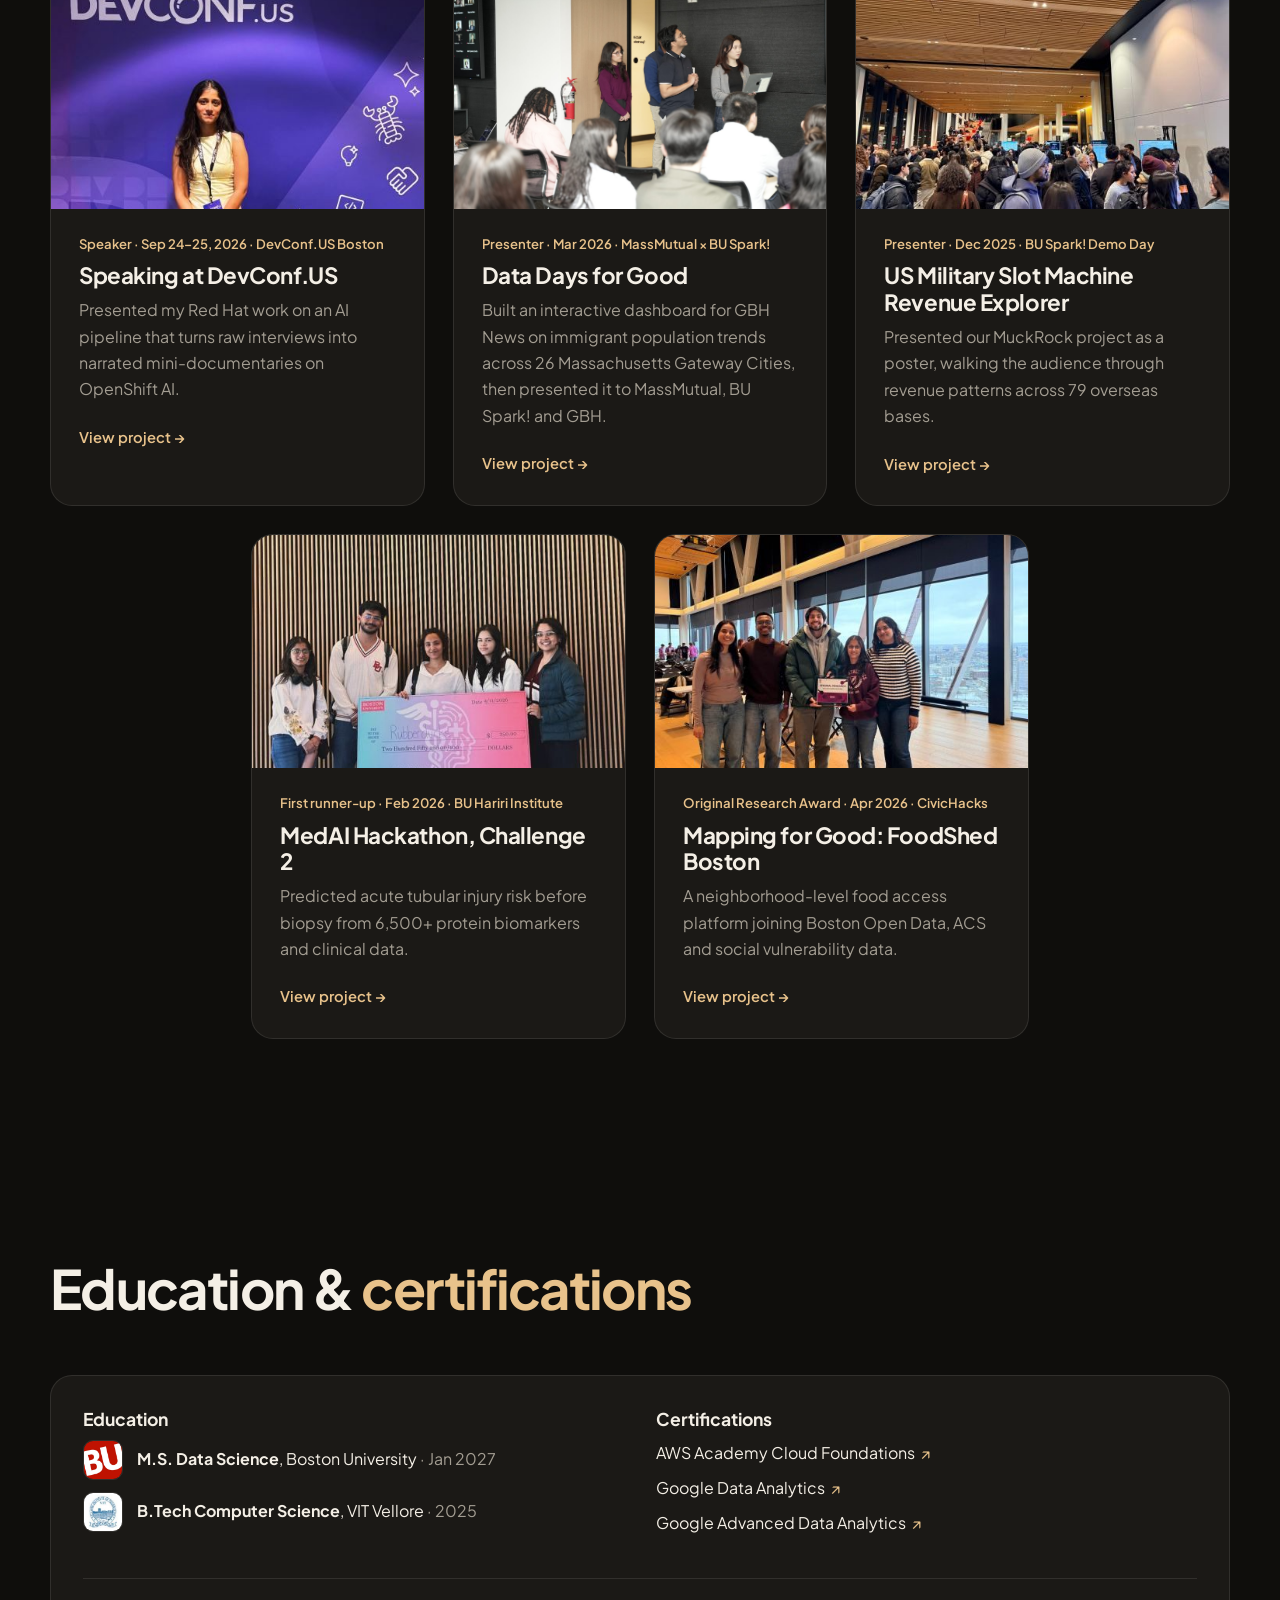
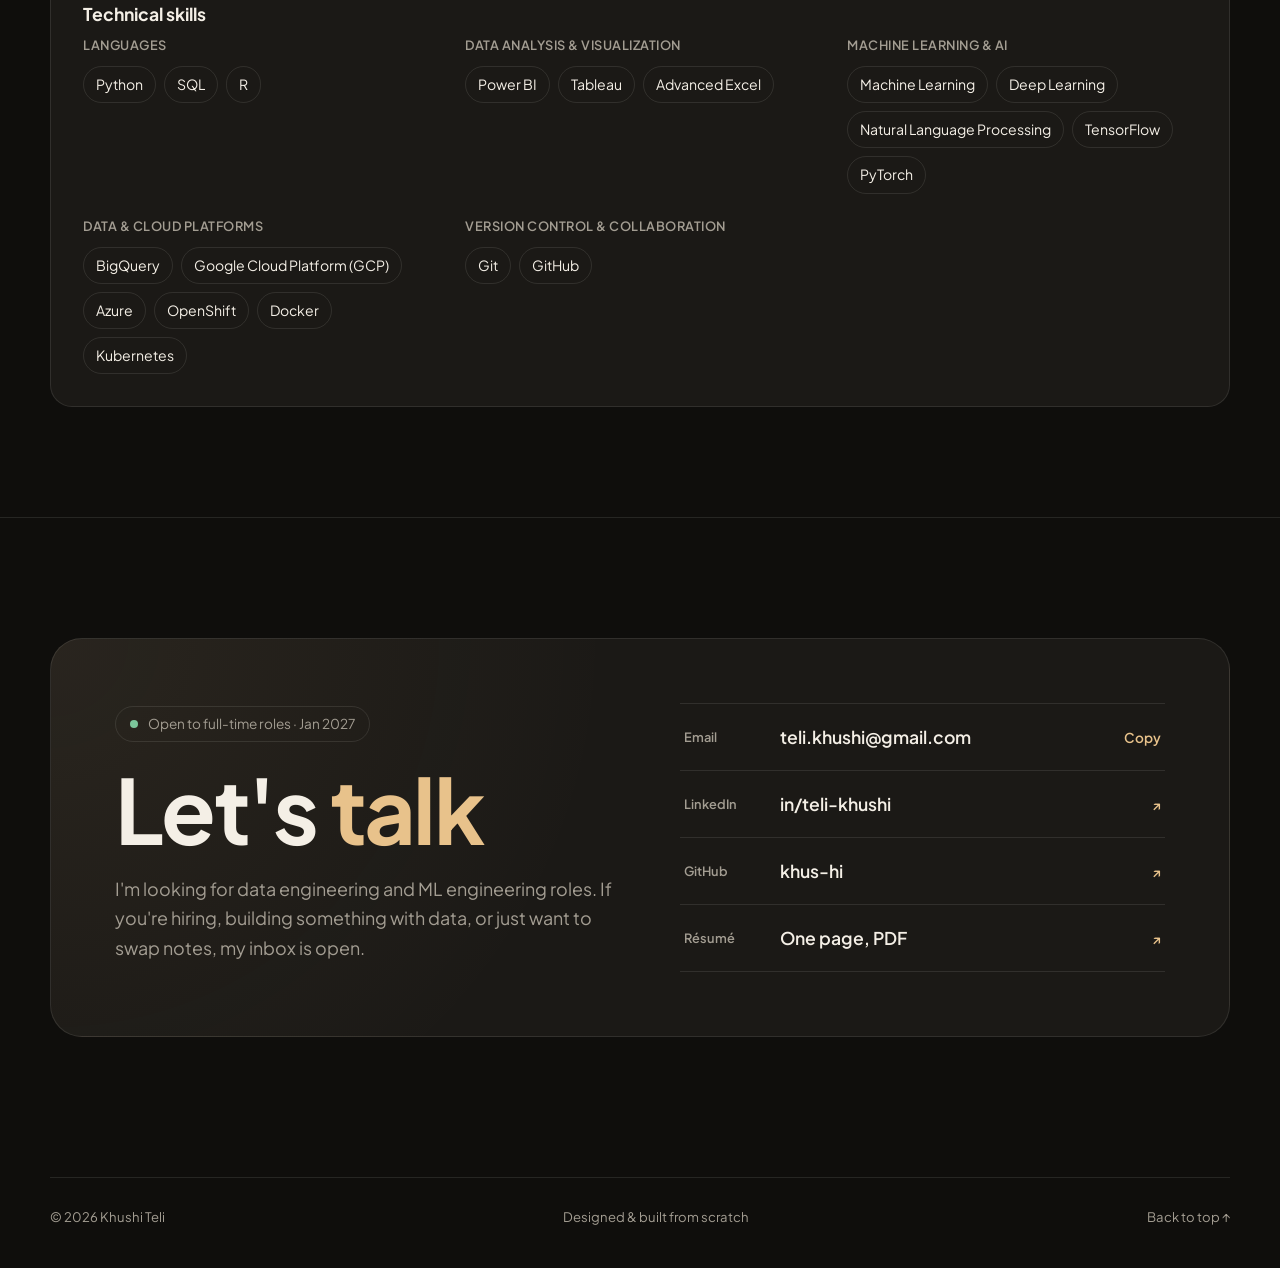
==== commit 2fe5b2aa: "Link Talks & Wins cards to their projects; keep Gateway and FoodShed out of the carousel" ====
--- a/index.html
+++ b/index.html
@@ -7,7 +7,8 @@
   <meta name="description" content="Khushi Teli, data scientist and M.S. Data Science student at Boston University. ETL pipelines, LLM systems and applied machine learning." />
   <meta property="og:title" content="Khushi Teli · Data Scientist" />
   <meta property="og:description" content="Pipelines, LLM systems and machine learning for healthcare and civic data." />
-  <meta property="og:image" content="assets/photos/devconf.jpg" />
+  <meta property="og:image" content="https://khus-hi.github.io/assets/photos/devconf.jpg" />
+  <meta property="og:url" content="https://khus-hi.github.io/" />
   <link rel="icon" href="data:image/svg+xml,<svg xmlns='http://www.w3.org/2000/svg' viewBox='0 0 100 100'><rect width='100' height='100' rx='50' fill='%2311100e'/><text x='50' y='66' font-size='50' text-anchor='middle' fill='%23e8c28b' font-family='Arial,sans-serif' font-weight='700'>K</text></svg>" />
   <link rel="preconnect" href="https://fonts.googleapis.com" />
   <link rel="preconnect" href="https://fonts.gstatic.com" crossorigin />
@@ -221,8 +222,9 @@
           </figure>
           <div class="spot-body">
             <p class="tag">Speaker · Sep 24–25, 2026 · DevConf.US Boston</p>
-            <h3>Speaking at DevConf.US</h3>
+            <h3><a href="project.html?p=ai-documentary-pipeline">Speaking at DevConf.US</a></h3>
             <p>Presented my Red Hat work on an AI pipeline that turns raw interviews into narrated mini-documentaries on OpenShift AI.</p>
+            <a class="spot-link" href="project.html?p=ai-documentary-pipeline">View project →</a>
           </div>
         </article>
 
@@ -235,6 +237,7 @@
             <p class="tag">Presenter · Mar 2026 · MassMutual × BU Spark!</p>
             <h3><a href="project.html?p=gateway-cities-dashboard">Data Days for Good</a></h3>
             <p>Built an interactive dashboard for GBH News on immigrant population trends across 26 Massachusetts Gateway Cities, then presented it to MassMutual, BU Spark! and GBH.</p>
+            <a class="spot-link" href="project.html?p=gateway-cities-dashboard">View project →</a>
           </div>
         </article>
 
@@ -245,8 +248,9 @@
           </figure>
           <div class="spot-body">
             <p class="tag">Presenter · Dec 2025 · BU Spark! Demo Day</p>
-            <h3>US Military Slot Machine Revenue Explorer</h3>
+            <h3><a href="project.html?p=slot-machine-revenue-explorer">US Military Slot Machine Revenue Explorer</a></h3>
             <p>Presented our MuckRock project as a poster, walking the audience through revenue patterns across 79 overseas bases.</p>
+            <a class="spot-link" href="project.html?p=slot-machine-revenue-explorer">View project →</a>
           </div>
         </article>
 
@@ -257,8 +261,9 @@
           </figure>
           <div class="spot-body">
             <p class="tag">First runner-up · Feb 2026 · BU Hariri Institute</p>
-            <h3>MedAI Hackathon, Challenge 2</h3>
+            <h3><a href="project.html?p=medai-ati-prediction">MedAI Hackathon, Challenge 2</a></h3>
             <p>Predicted acute tubular injury risk before biopsy from 6,500+ protein biomarkers and clinical data.</p>
+            <a class="spot-link" href="project.html?p=medai-ati-prediction">View project →</a>
           </div>
         </article>
 
@@ -269,8 +274,9 @@
           </figure>
           <div class="spot-body">
             <p class="tag">Original Research Award · Apr 2026 · CivicHacks</p>
-            <h3>Mapping for Good: FoodShed Boston</h3>
+            <h3><a href="project.html?p=foodshed-boston">Mapping for Good: FoodShed Boston</a></h3>
             <p>A neighborhood-level food access platform joining Boston Open Data, ACS and social vulnerability data.</p>
+            <a class="spot-link" href="project.html?p=foodshed-boston">View project →</a>
           </div>
         </article>
       </div>
--- a/styles.css
+++ b/styles.css
@@ -197,6 +197,8 @@
 .stage-grid { display: flex; flex-wrap: wrap; justify-content: center; gap: 28px; }
 .stage-grid .spot { flex: 0 1 calc((100% - 56px) / 3); }
 .spot h3 a:hover { color: var(--accent); }
+.spot-link { display: inline-block; margin-top: 14px; font-weight: 600; font-size: 0.92rem; color: var(--accent); }
+.spot-link:hover { text-decoration: underline; }
 .spot { position: relative; border-radius: var(--radius); overflow: hidden; background: var(--card); border: 1px solid var(--line); display: flex; flex-direction: column; }
 .spot .cover { aspect-ratio: 16 / 10; }
 .spot .cover img { cursor: zoom-in; }
@@ -204,7 +206,7 @@
 .spot-body { padding: 24px 28px 28px; }
 .tag { font-size: 0.82rem; font-weight: 600; color: var(--accent); margin: 0 0 8px; }
 .spot h3 { font: 700 1.4rem/1.2 var(--serif); letter-spacing: -0.02em; }
-.spot-body p:last-child { color: var(--muted); }
+.spot-body > p:not(.tag) { color: var(--muted); }
 
 /* Lightbox */
 .lightbox { position: fixed; inset: 0; z-index: 300; background: rgba(8, 7, 6, 0.92); display: grid; place-items: center; align-content: center; gap: 12px; padding: 24px; }
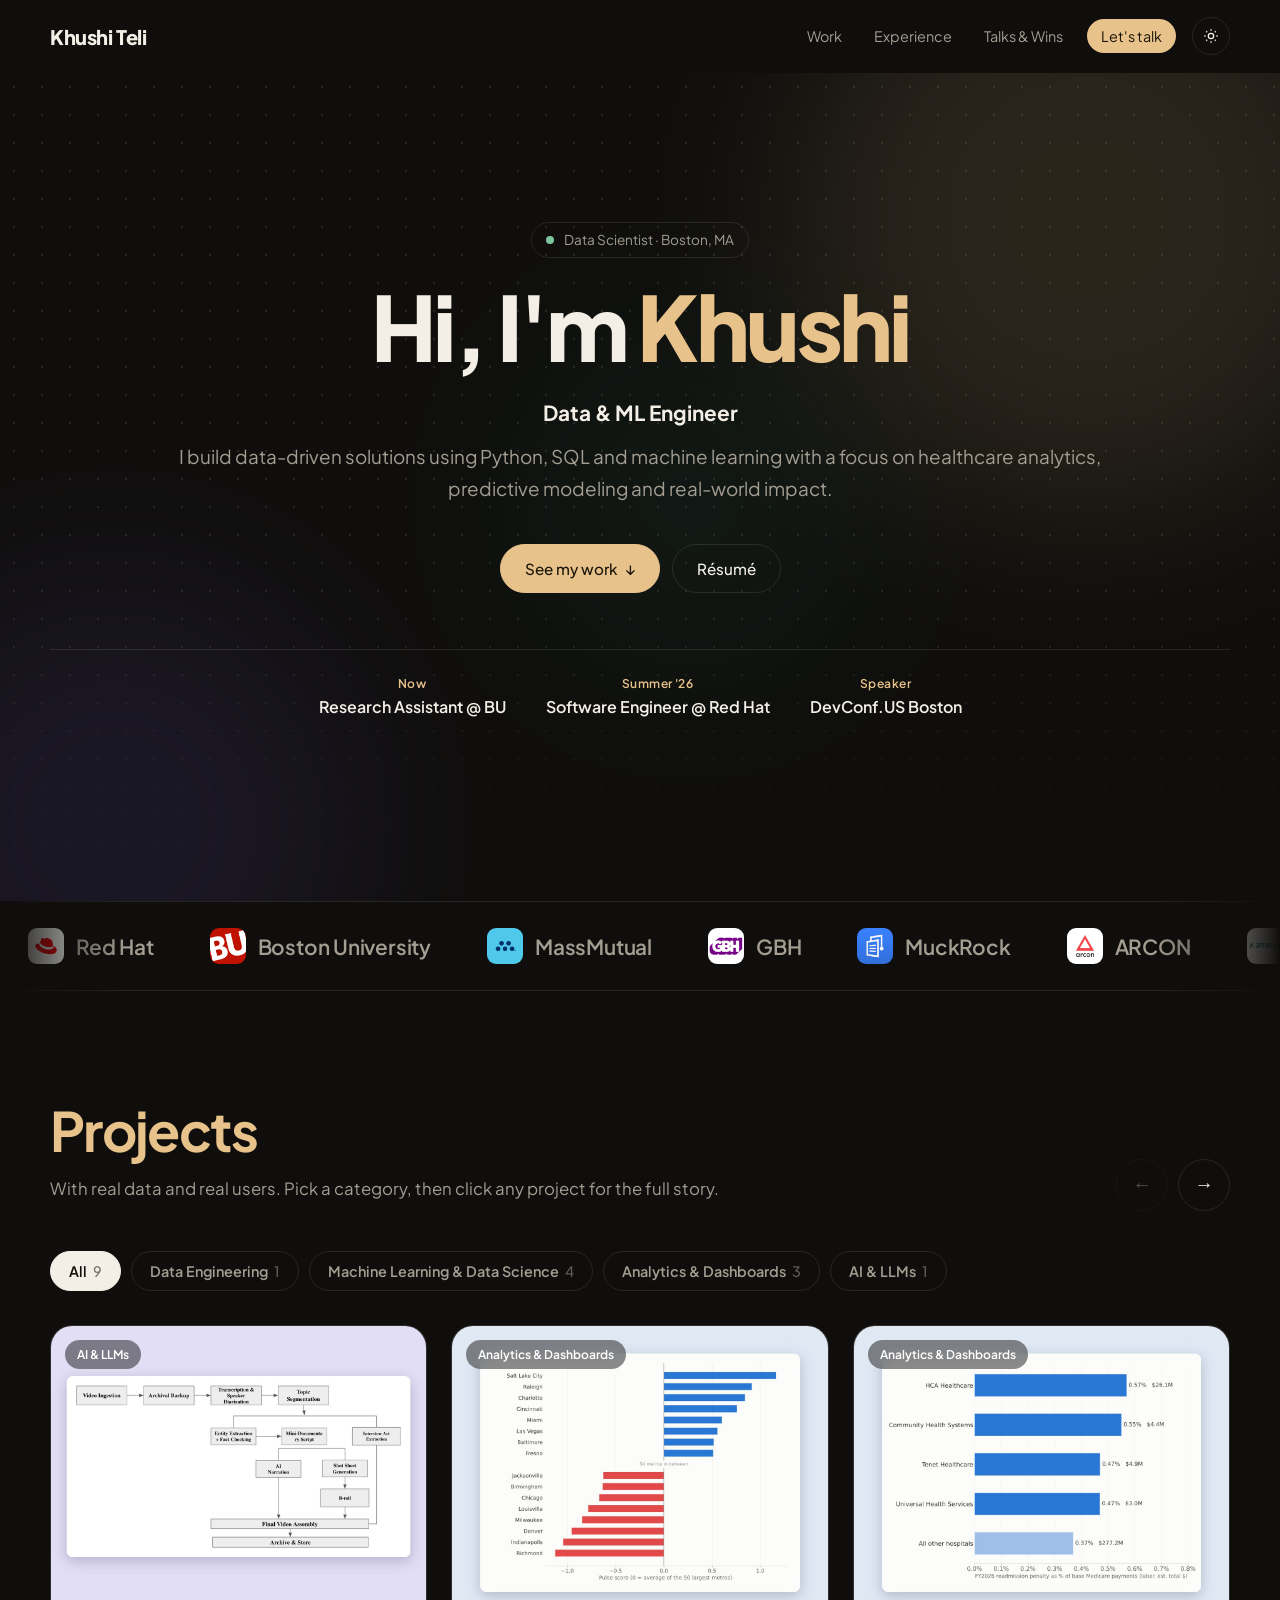
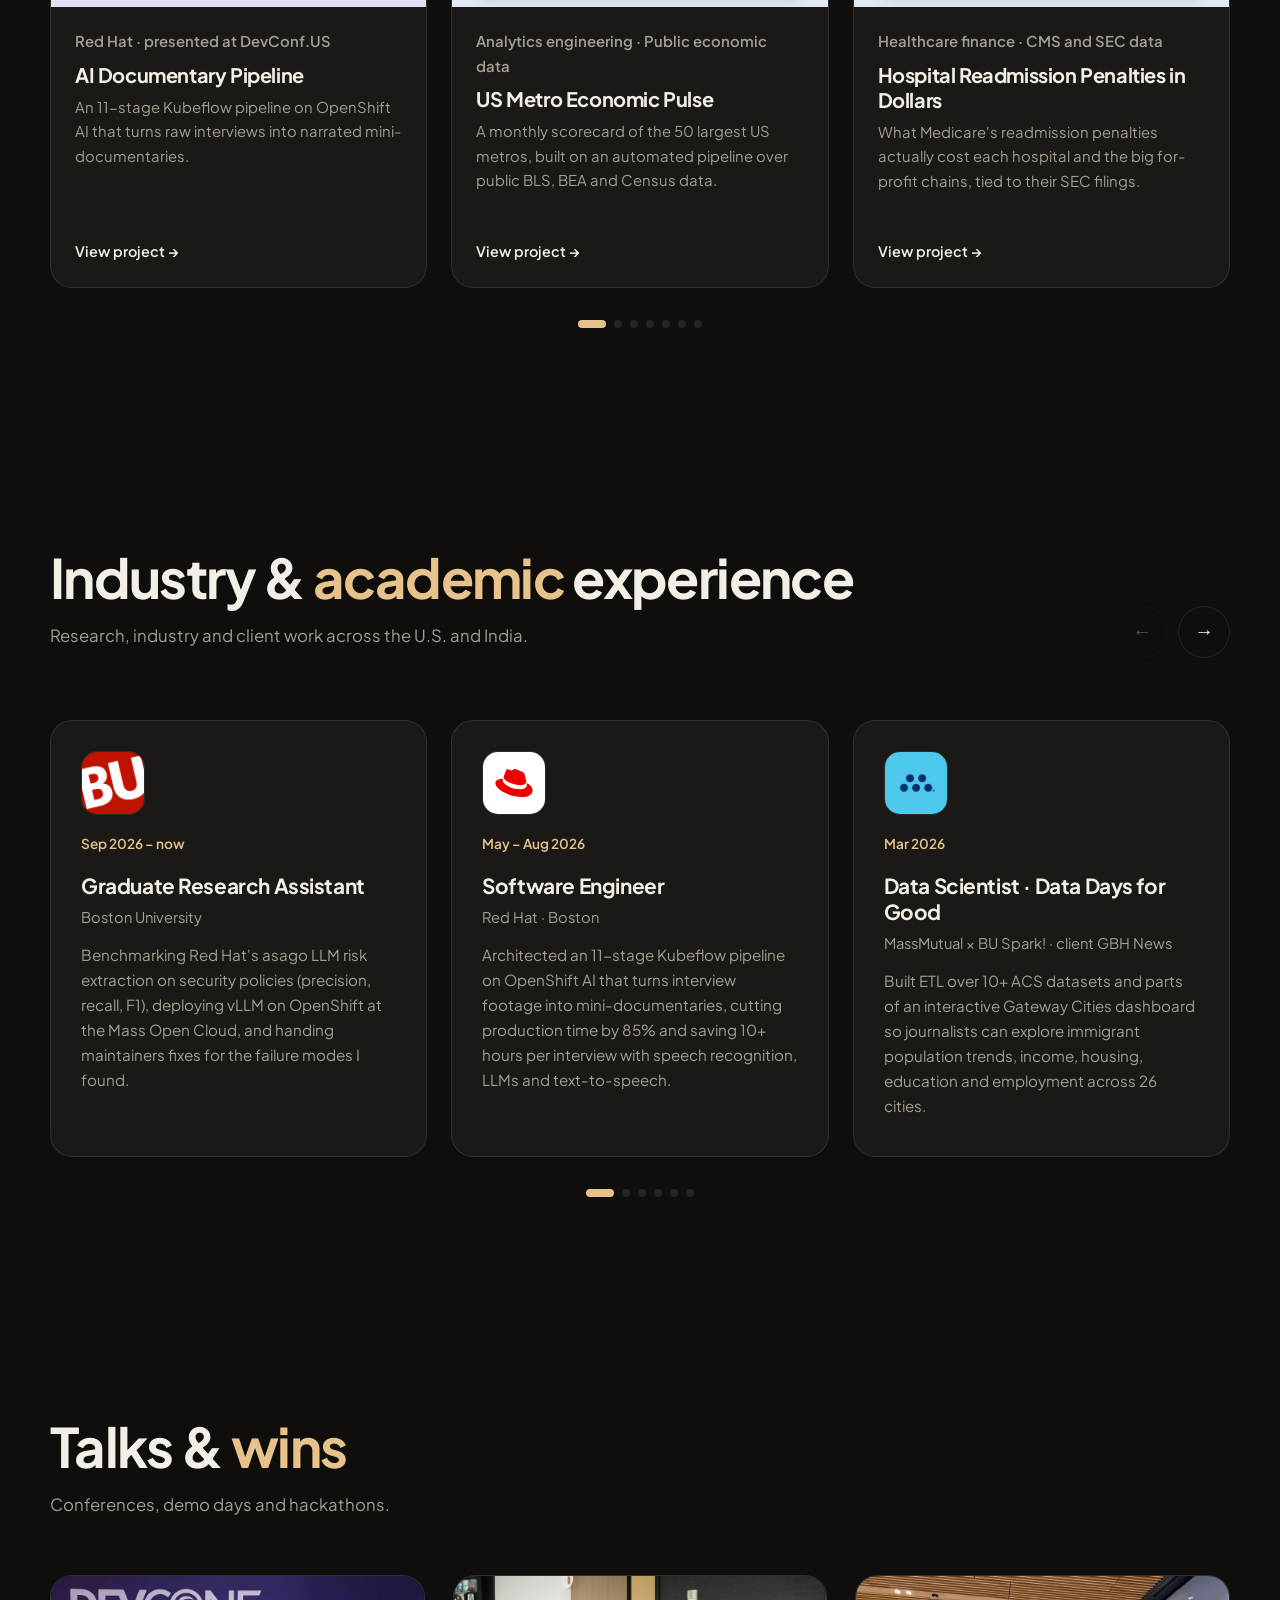
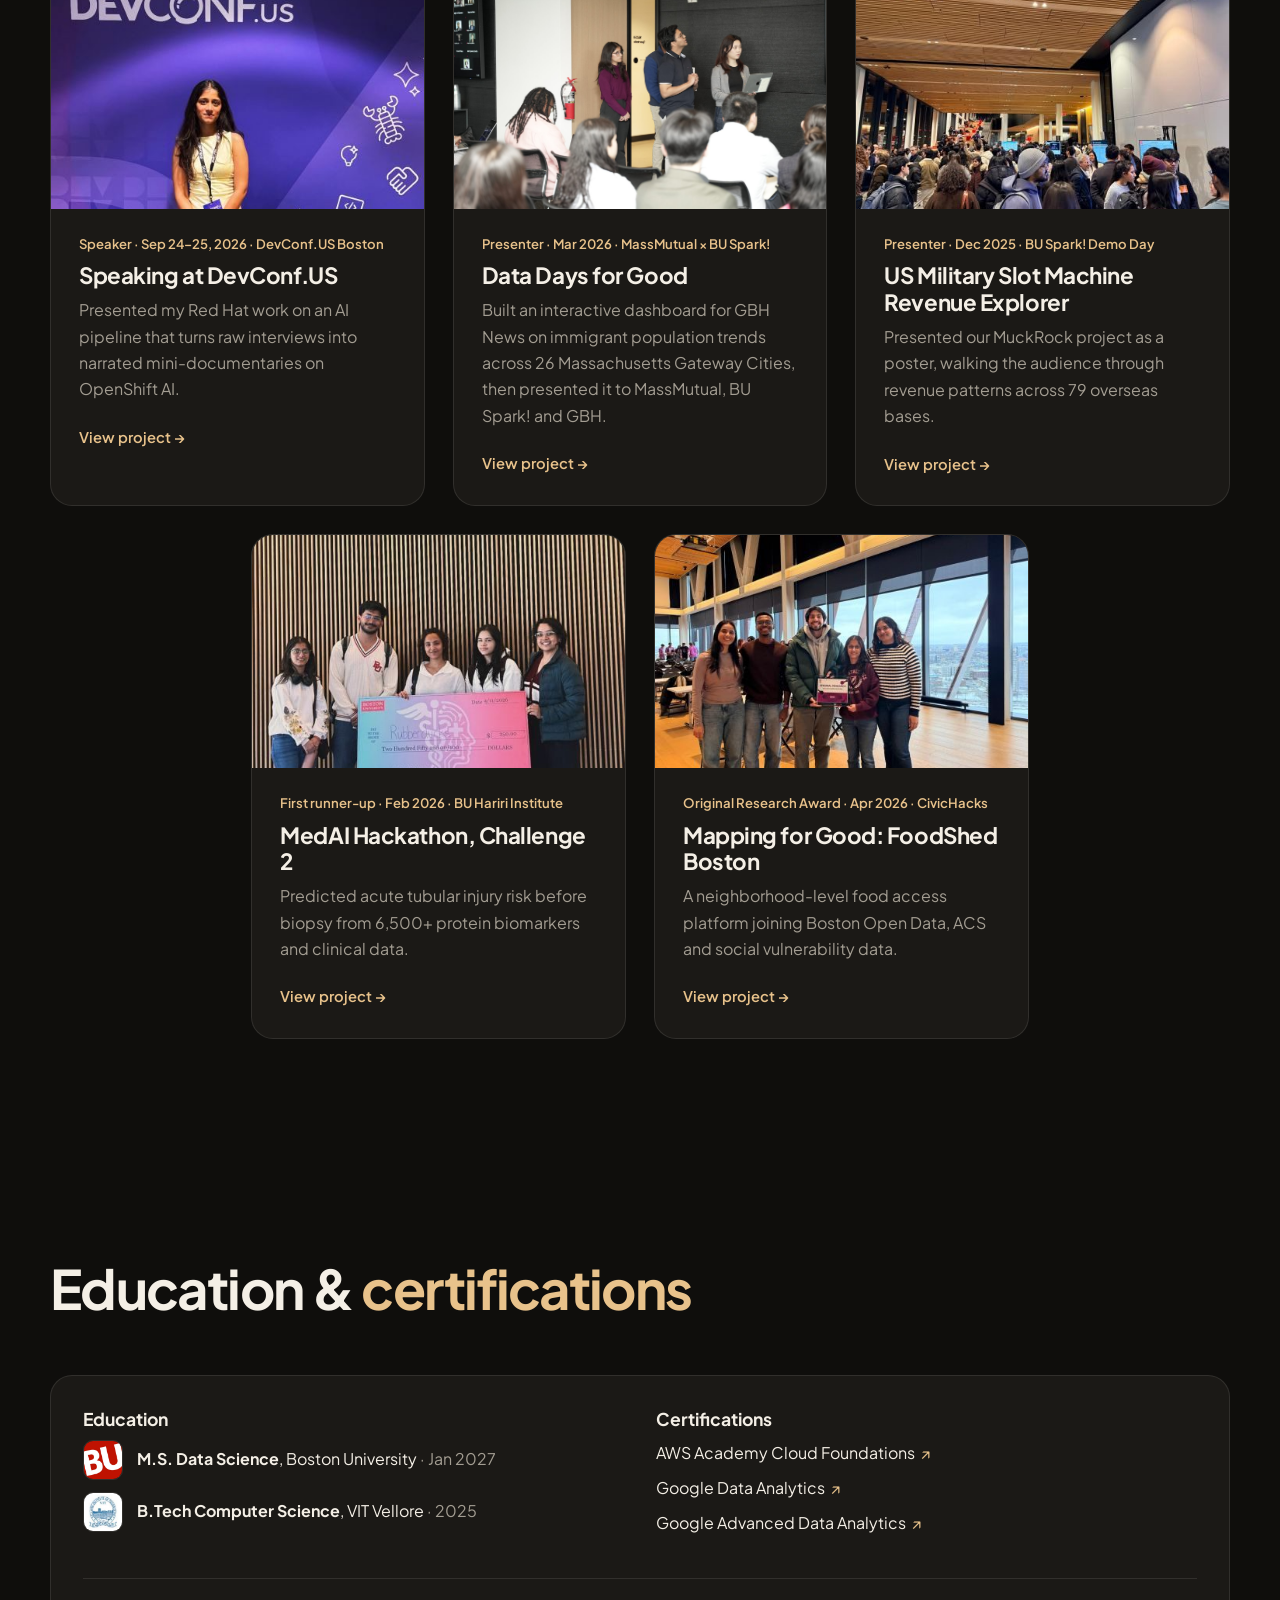
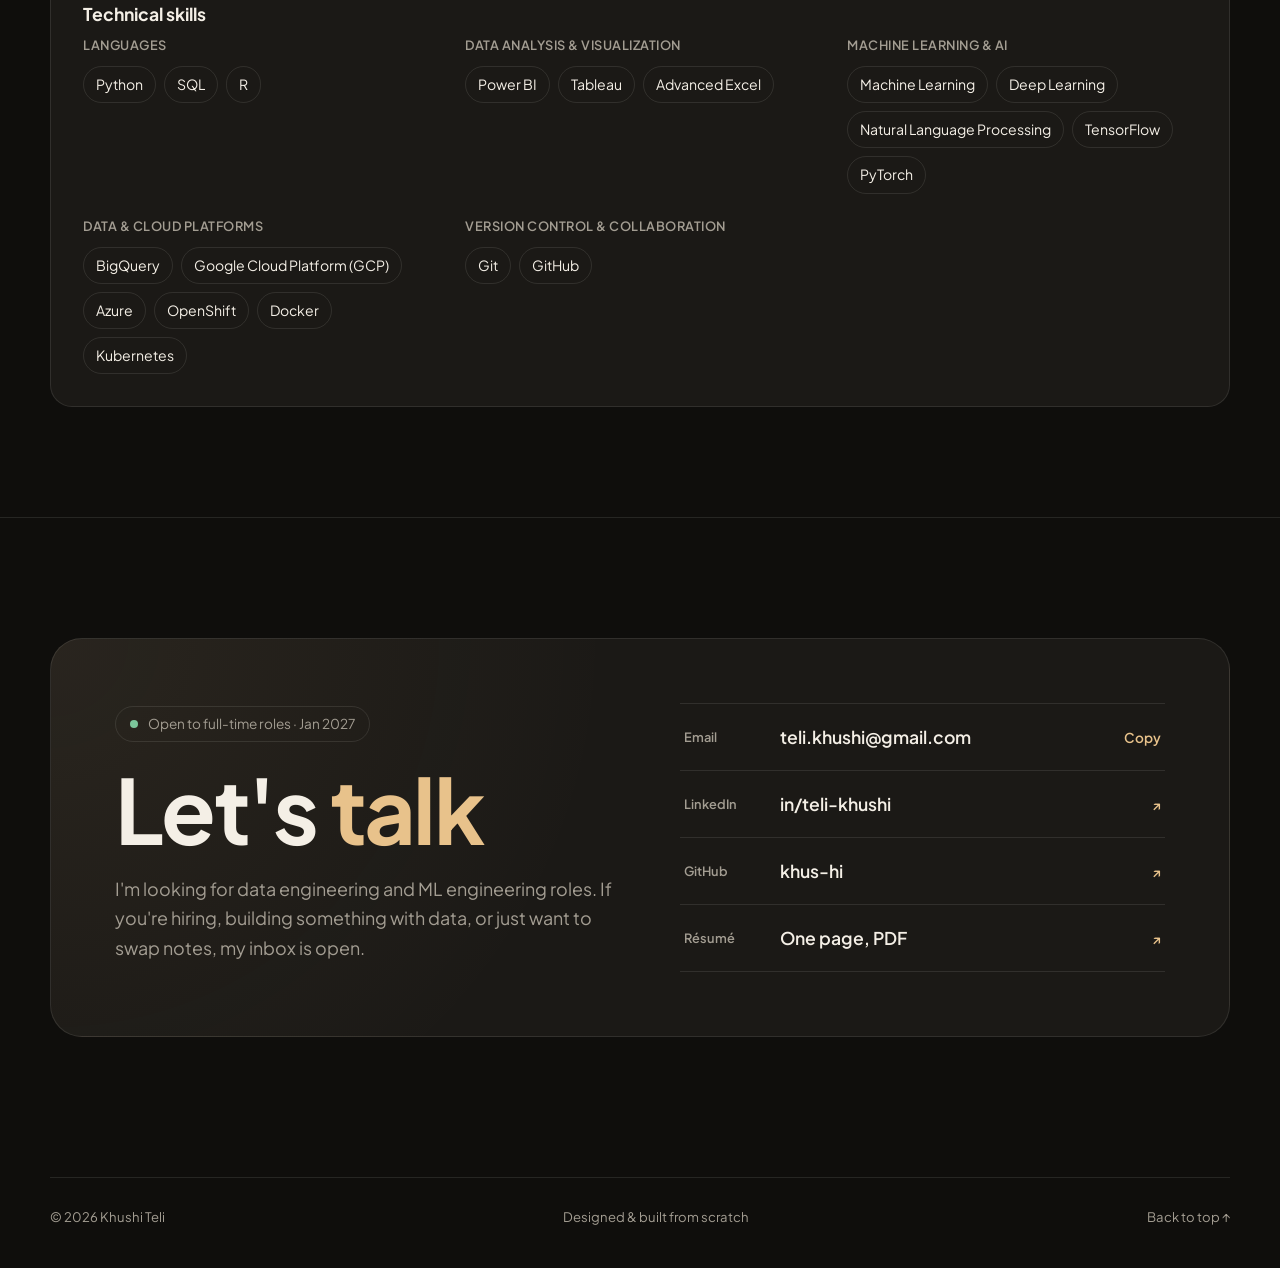
==== commit 52d7cbd5: "Change headline to Data & ML Engineer" ====
--- a/index.html
+++ b/index.html
@@ -52,7 +52,7 @@
       <div class="wrap hero-copy">
         <p class="pill"><span class="dot"></span>Data Scientist · Boston, MA</p>
         <h1>Hi, I'm <em>Khushi</em></h1>
-        <p class="hero-role">Data Scientist | Machine Learning | Healthcare Analytics</p>
+        <p class="hero-role">Data &amp; ML Engineer</p>
         <p class="lede">
           I build data-driven solutions using Python, SQL and machine learning with a focus on
           healthcare analytics, predictive modeling and real-world impact.
--- a/styles.css
+++ b/styles.css
@@ -332,6 +332,13 @@
 }
 .d-video { grid-column: 1 / -1; }
 .d-video video { display: block; width: 100%; border-radius: 14px; border: 1px solid var(--line); background: #000; }
+#dashboards { scroll-margin-top: 90px; }
+.dash-frame { position: relative; overflow: hidden; border-radius: 14px; border: 1px solid var(--line); background: #fff; }
+.dash-frame iframe { display: block; border: 0; }
+.dash-tabs { display: flex; flex-wrap: wrap; gap: 8px; margin-bottom: 14px; }
+.dash-tab { padding: 7px 14px; border-radius: 999px; border: 1px solid var(--line); background: transparent; color: var(--muted); font: 500 0.88rem var(--sans); cursor: pointer; }
+.dash-tab[aria-selected="true"] { background: var(--ink); color: var(--bg); border-color: var(--ink); }
+.d-cap a { color: var(--accent); }
 .d-figure img { display: block; width: 100%; border-radius: 14px; border: 1px solid var(--line); }
 .d-cap { margin-top: 10px; font-size: 0.88rem; color: var(--muted); }
 .cover-vid { position: absolute; inset: 0; width: 100%; height: 100%; object-fit: cover; z-index: 1; }
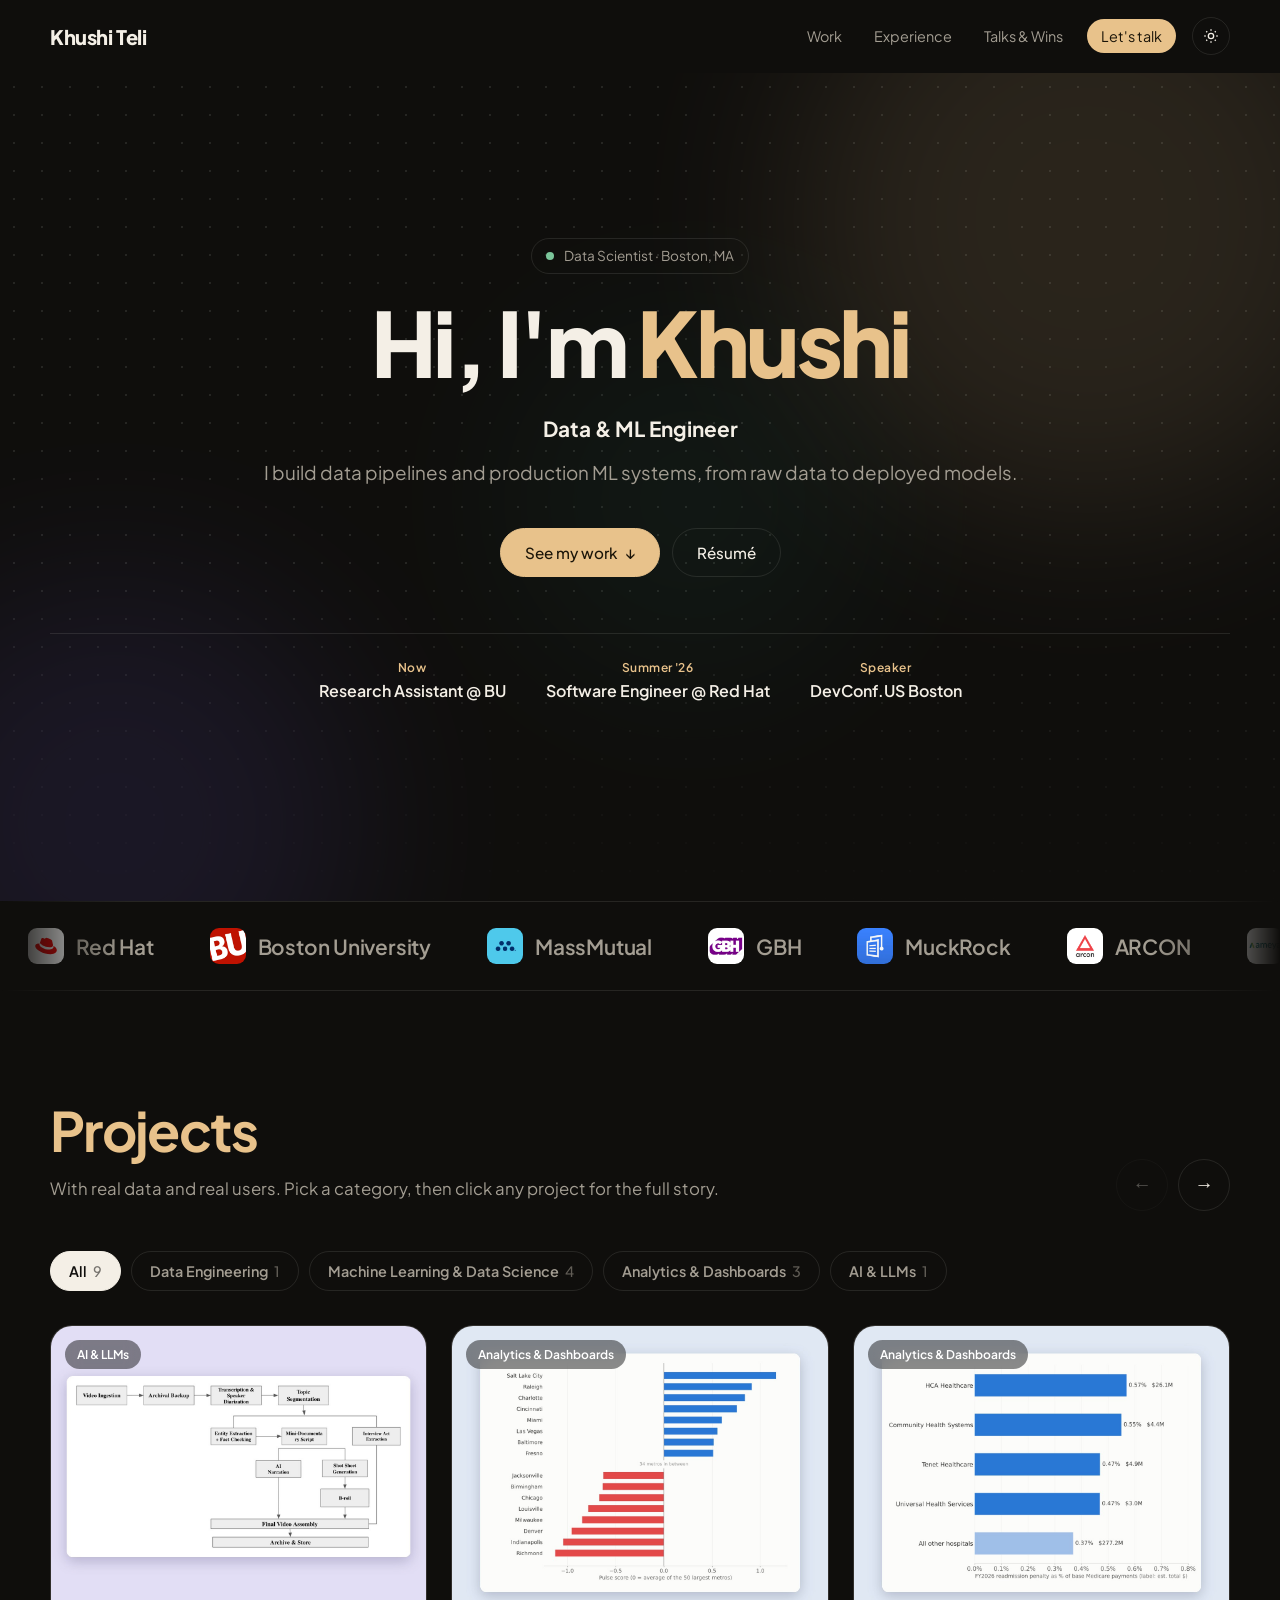
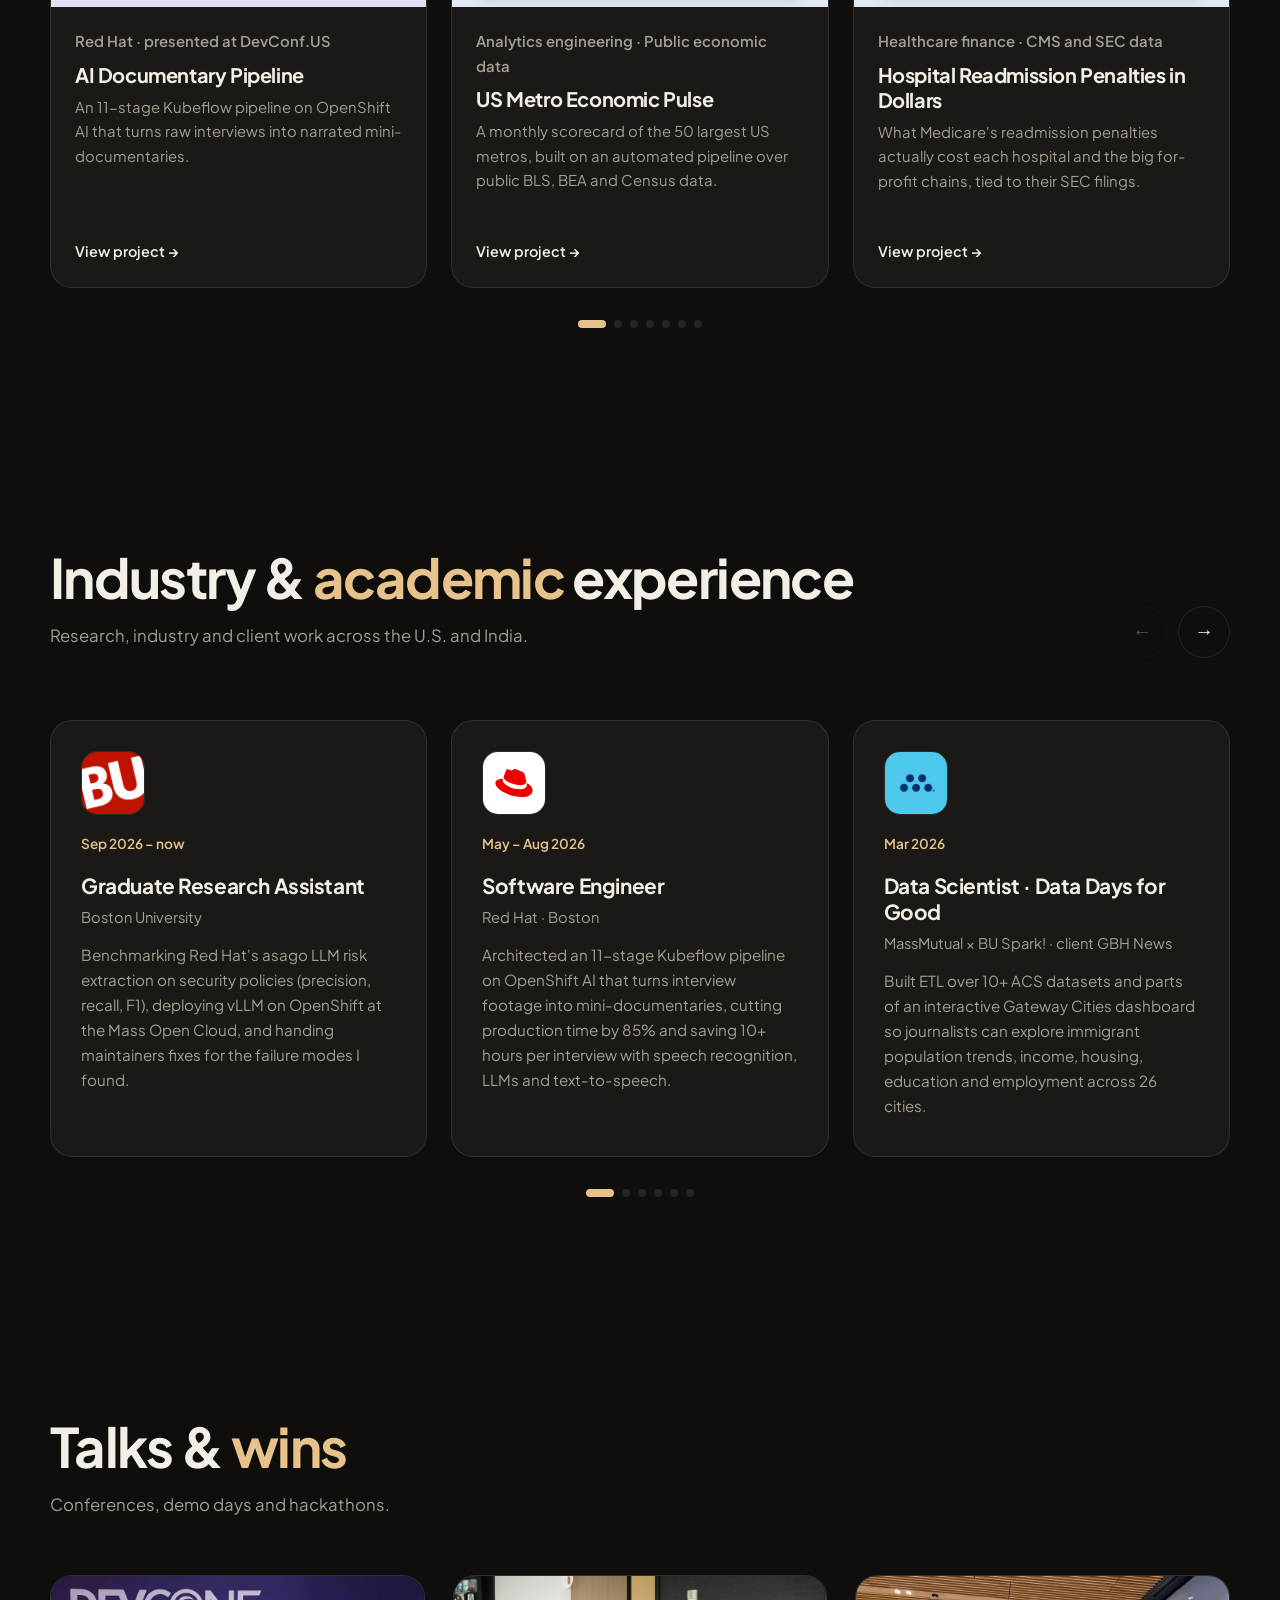
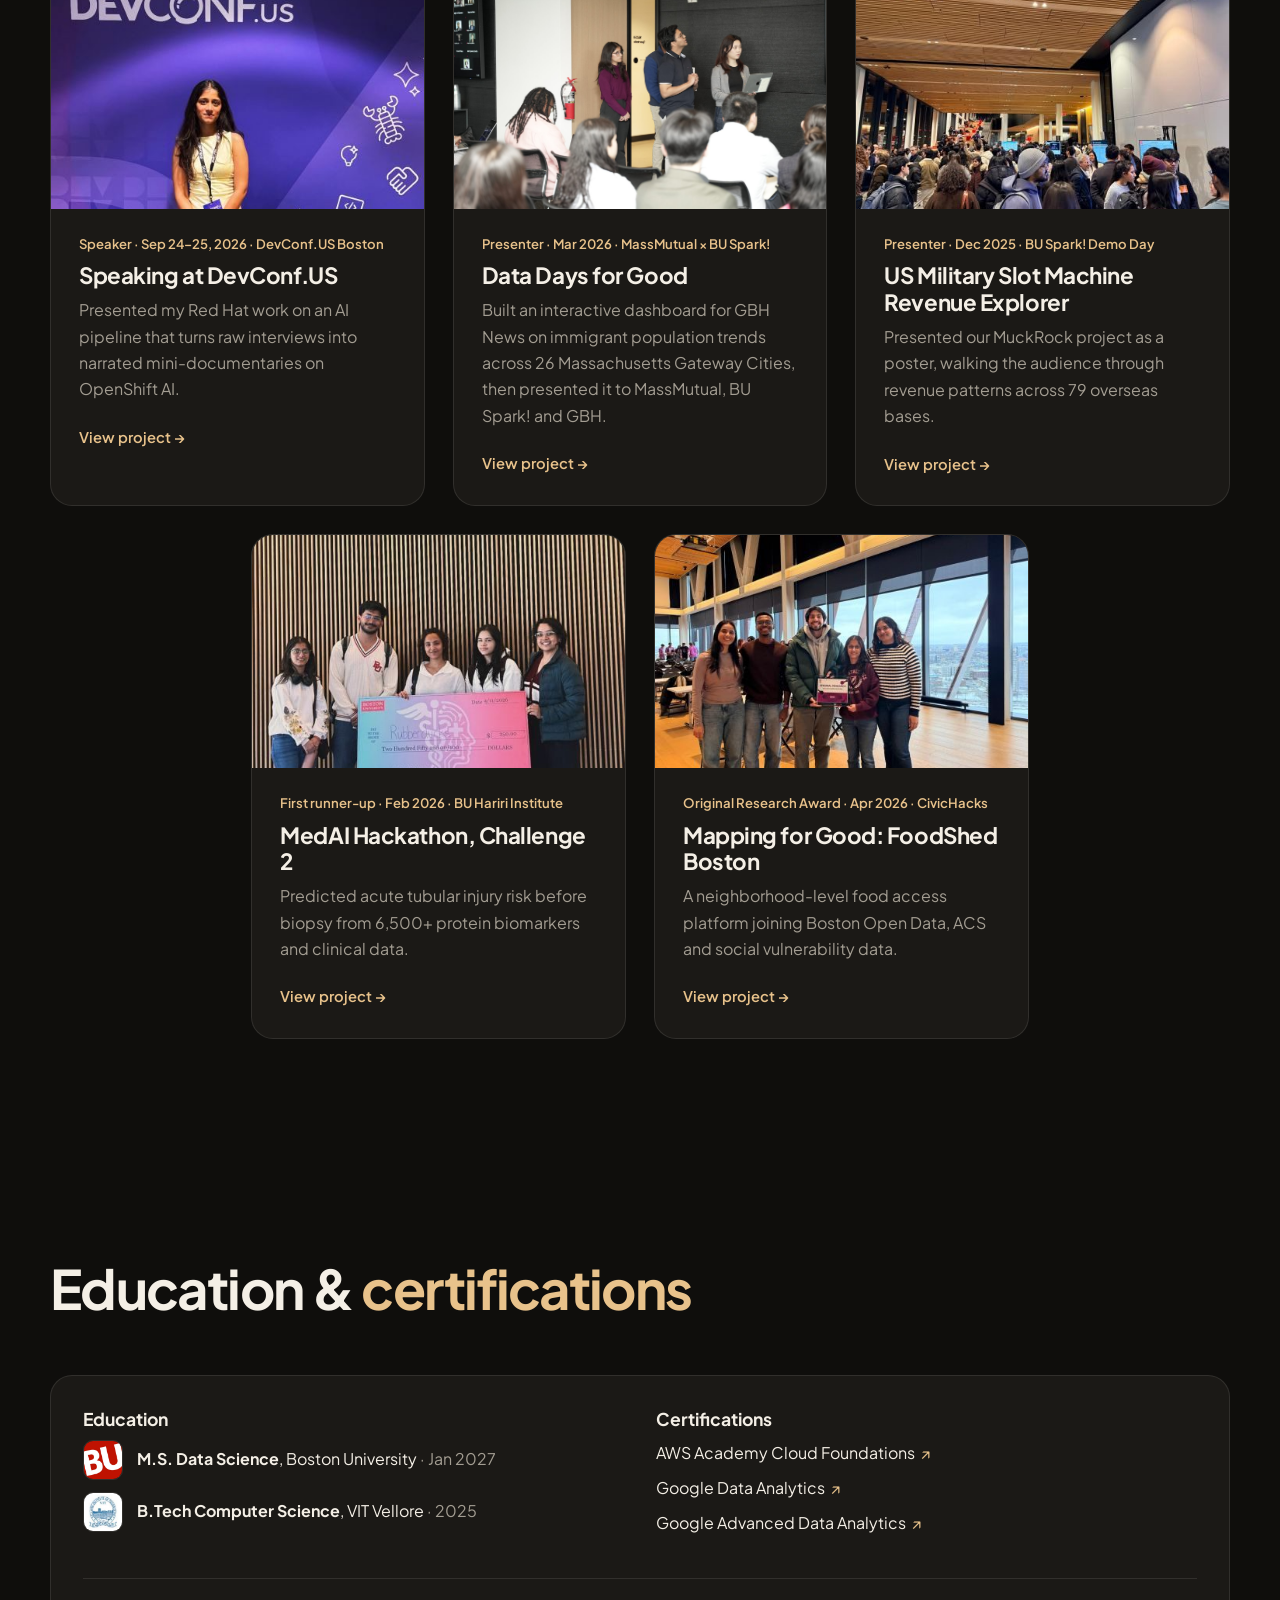
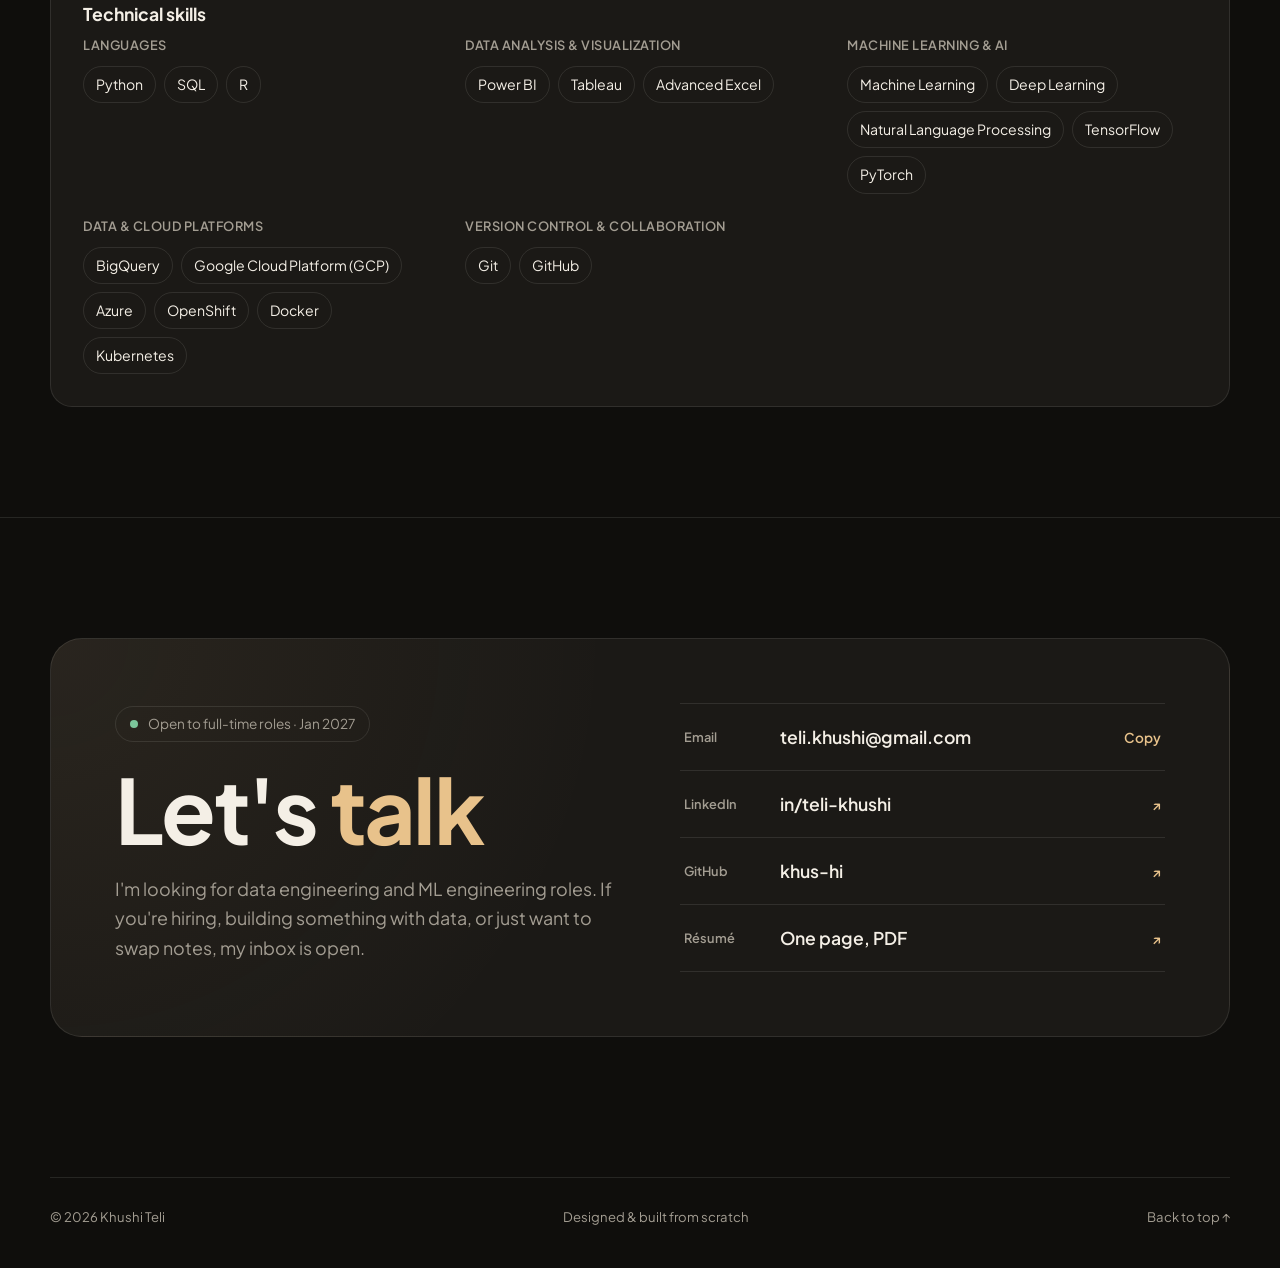
==== commit 10b0f92a: "Update hero subtitle" ====
--- a/index.html
+++ b/index.html
@@ -54,8 +54,7 @@
         <h1>Hi, I'm <em>Khushi</em></h1>
         <p class="hero-role">Data &amp; ML Engineer</p>
         <p class="lede">
-          I build data-driven solutions using Python, SQL and machine learning with a focus on
-          healthcare analytics, predictive modeling and real-world impact.
+          I build data pipelines and production ML systems, from raw data to deployed models.
         </p>
         <div class="cta">
           <a class="btn primary" href="#work">See my work <span aria-hidden="true">↓</span></a>
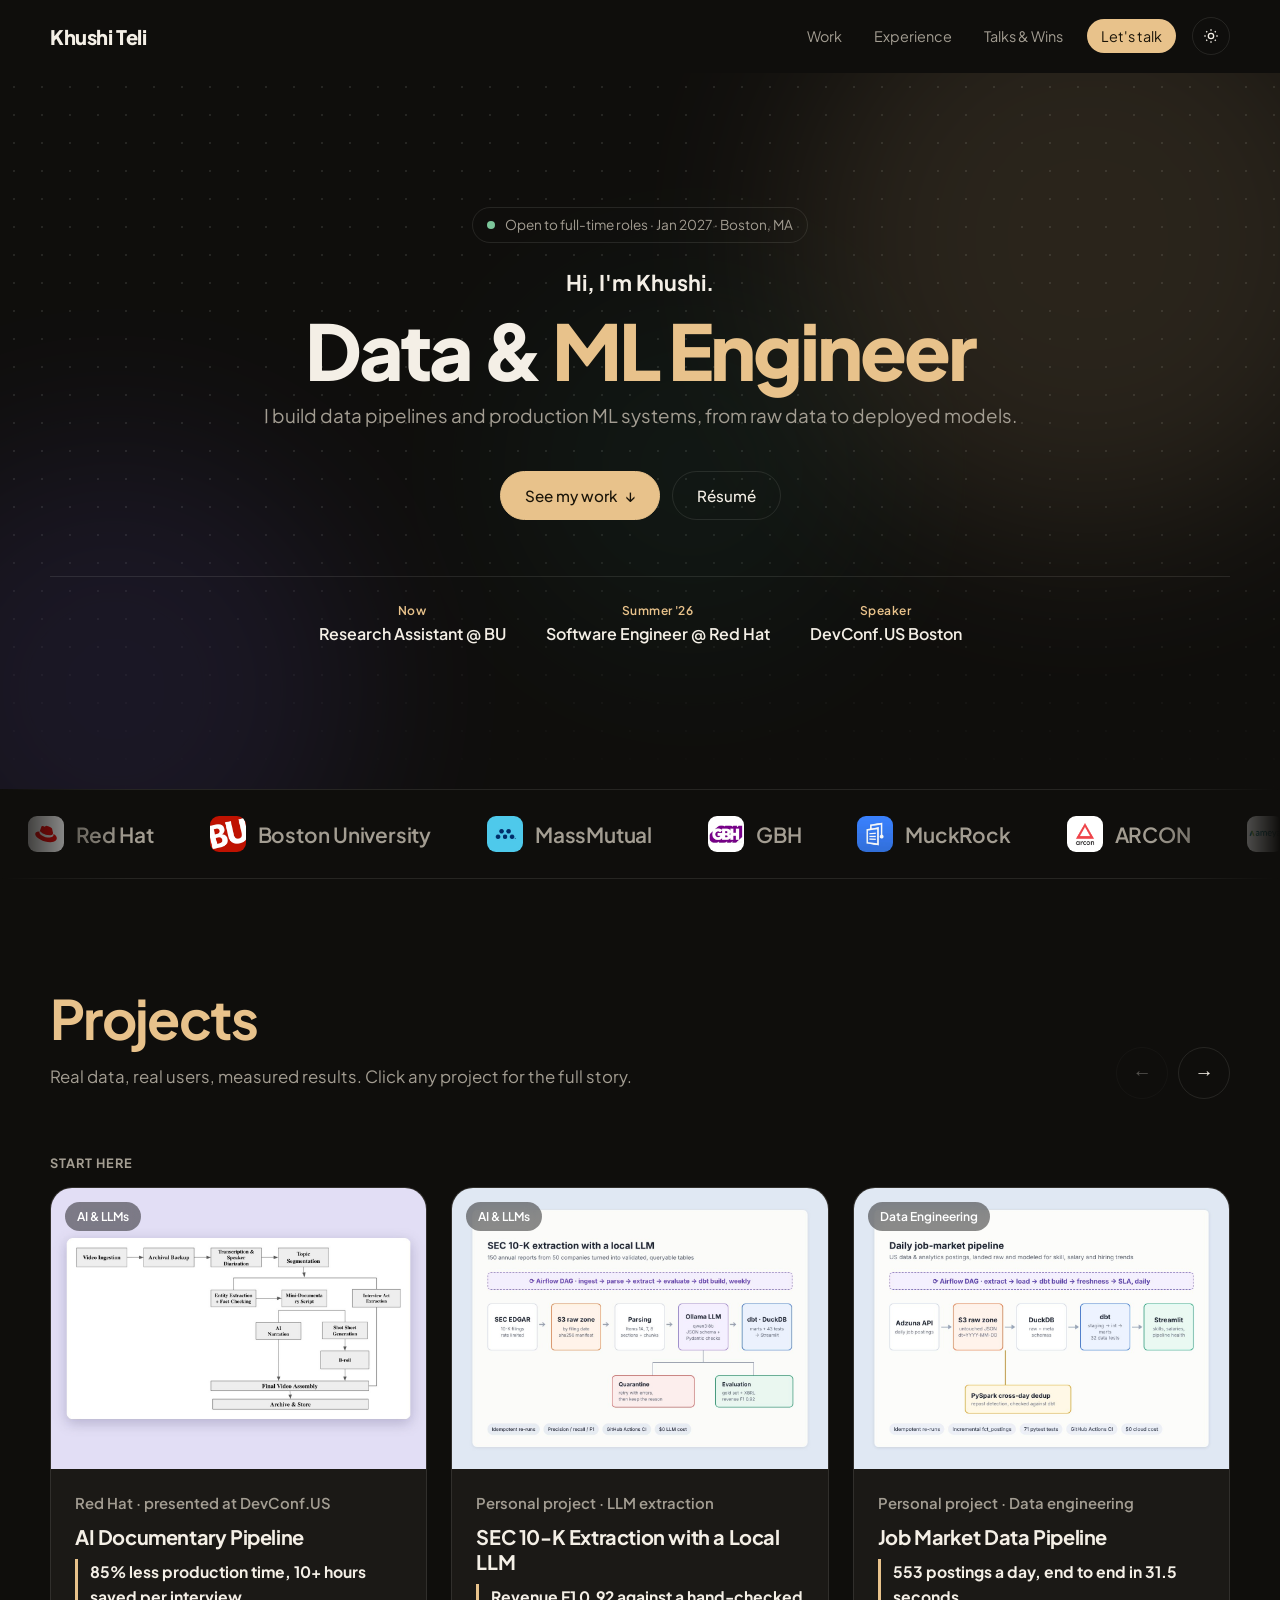
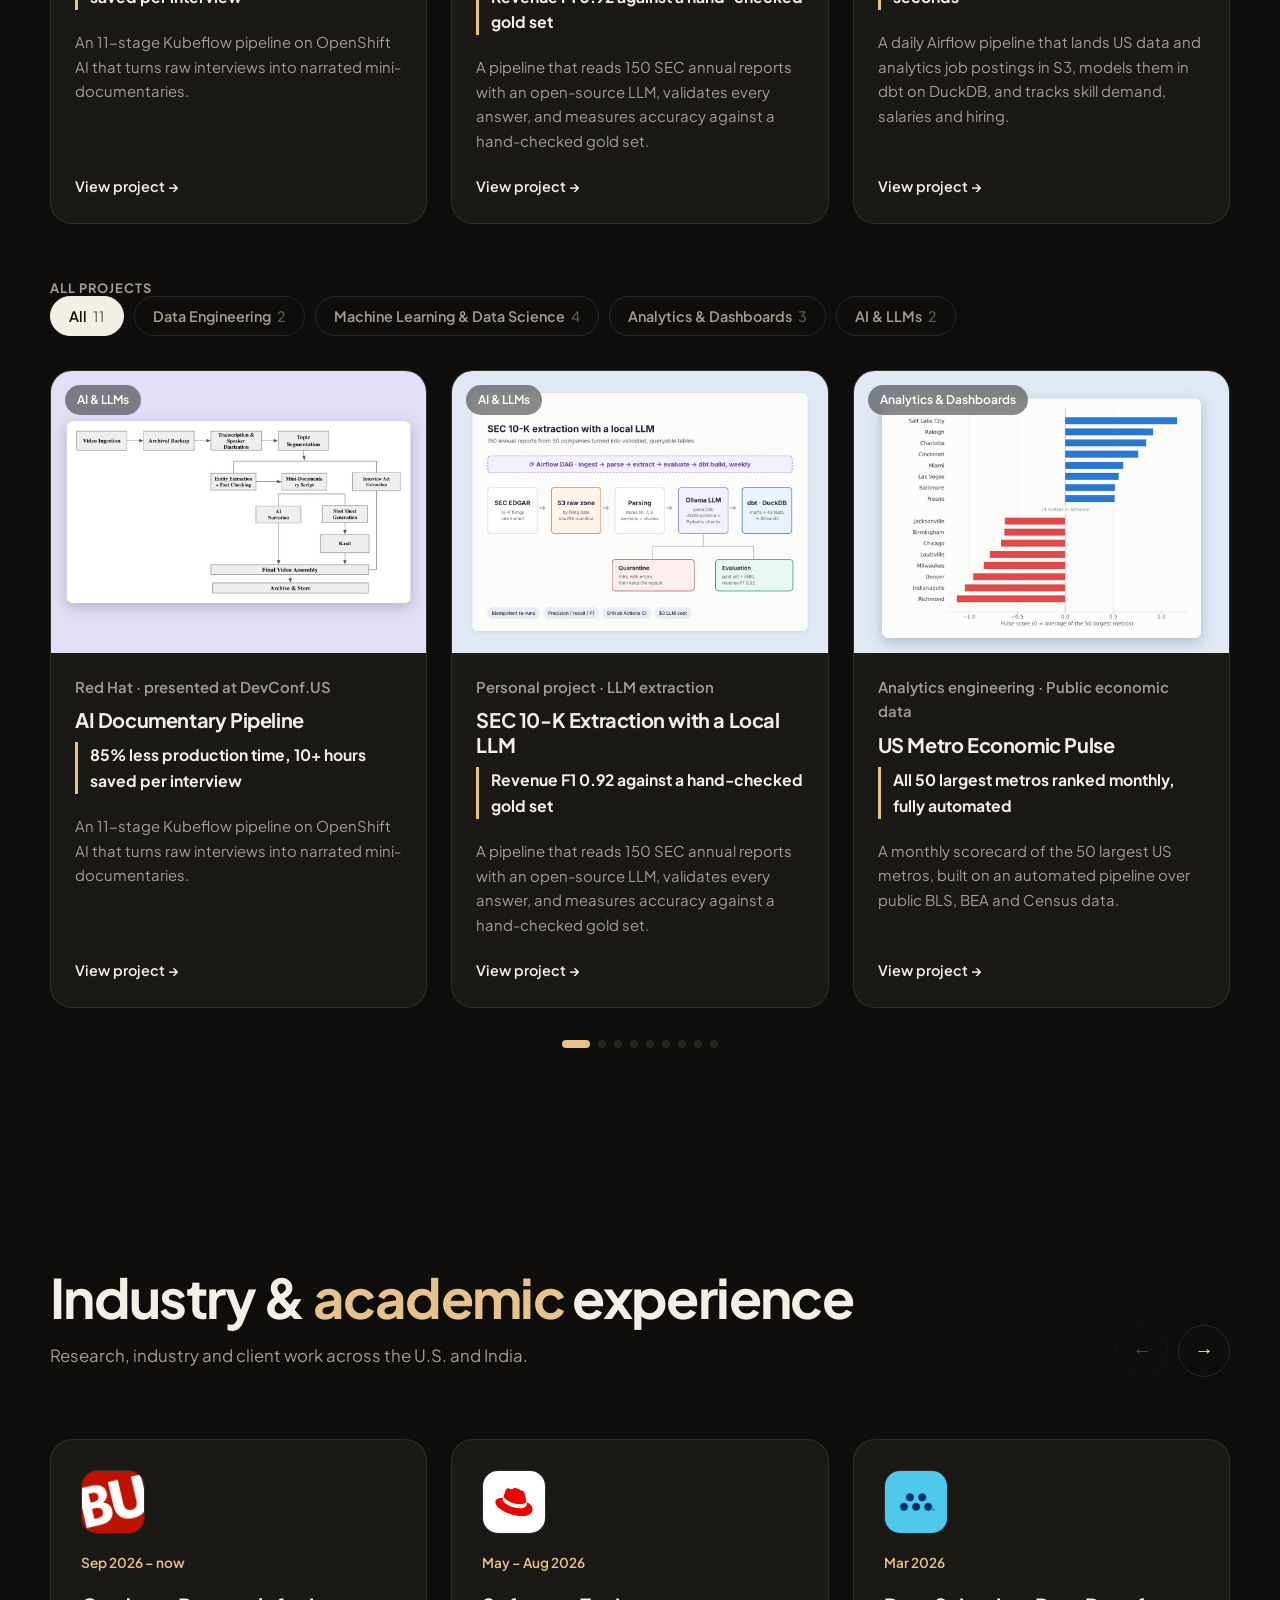
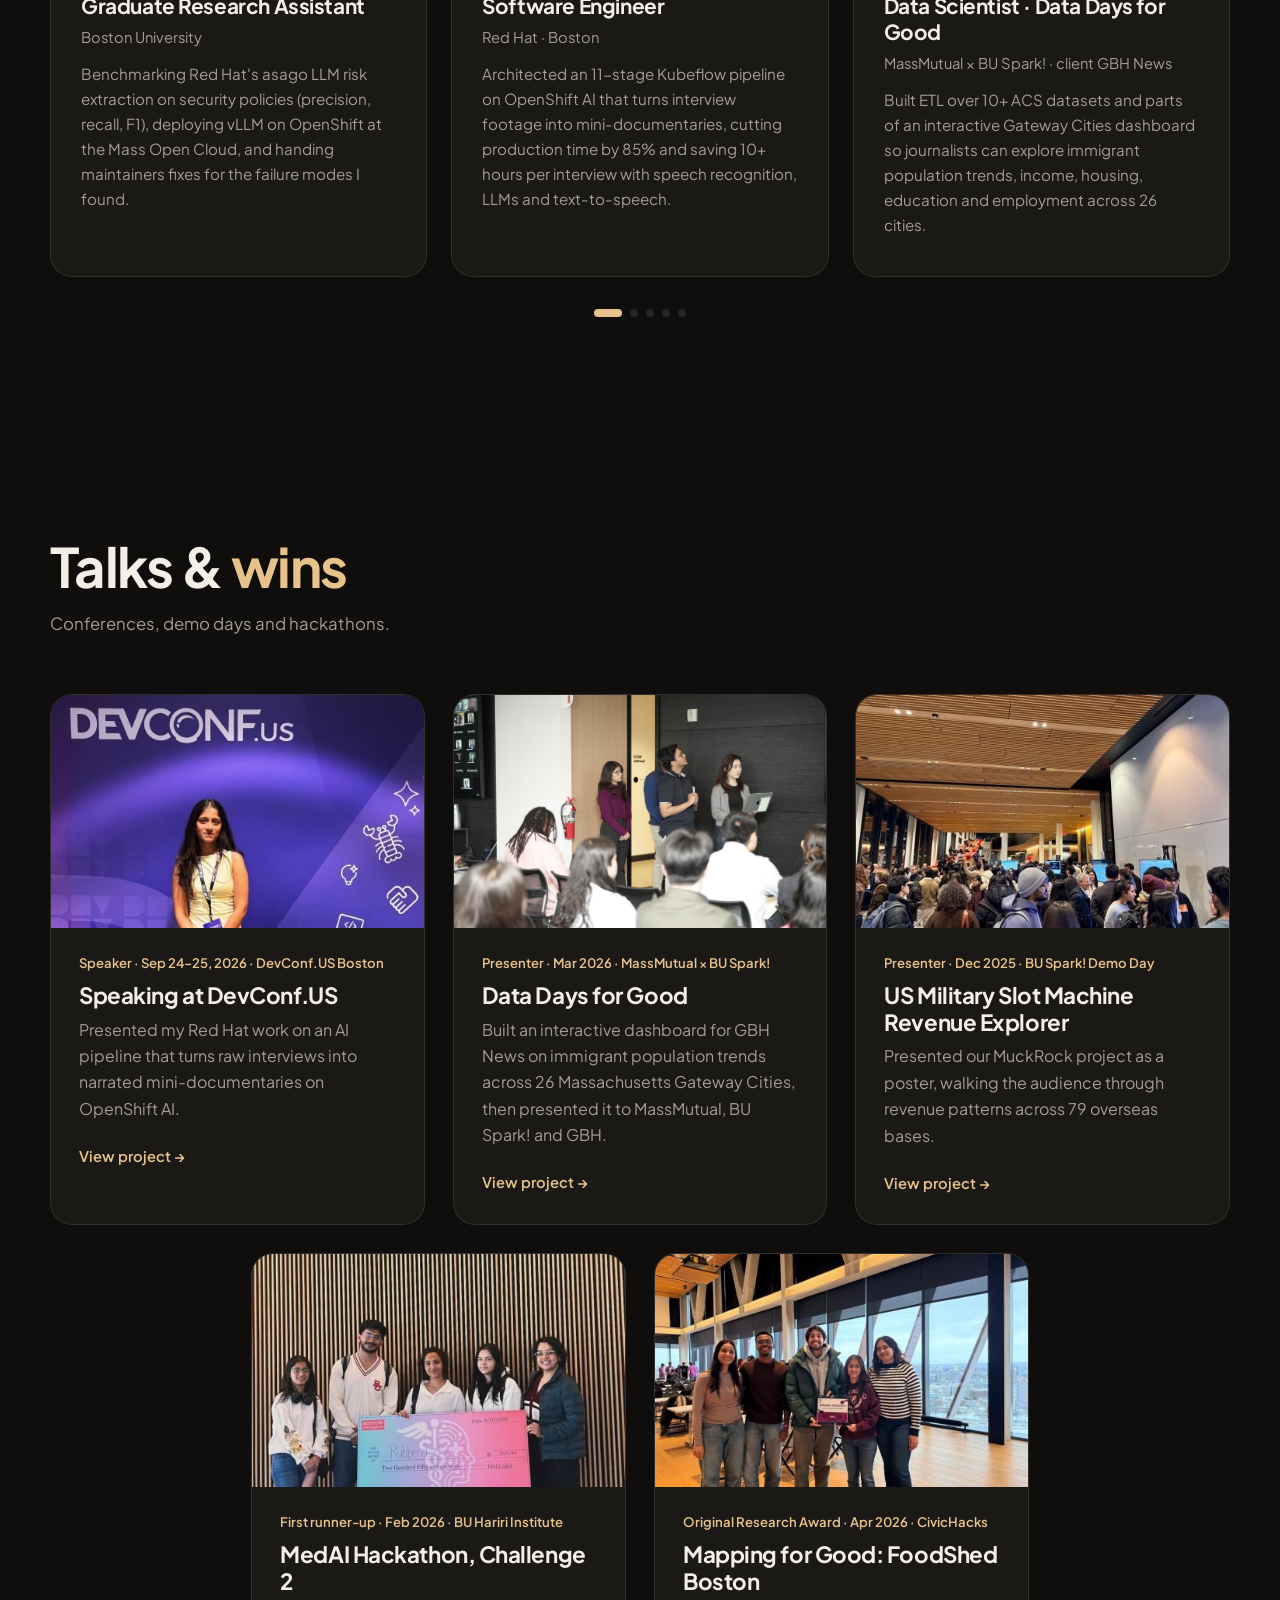
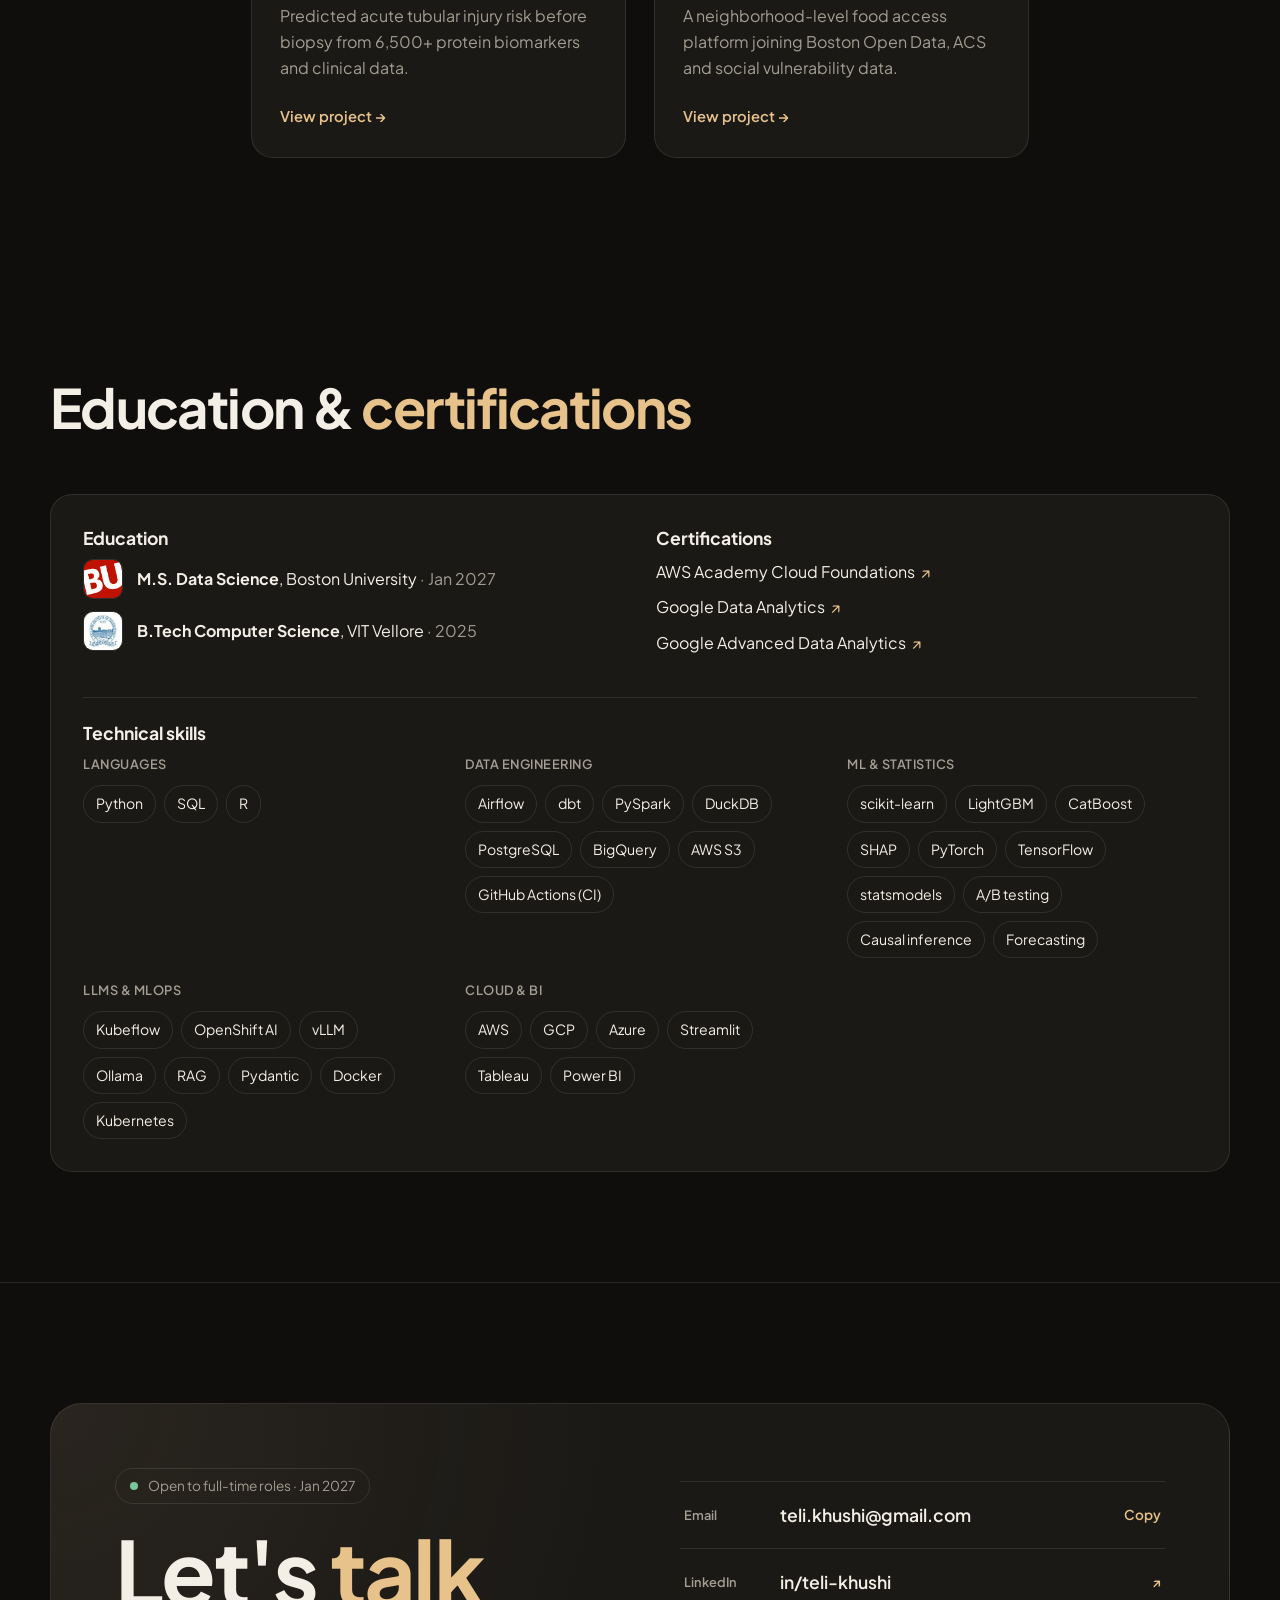
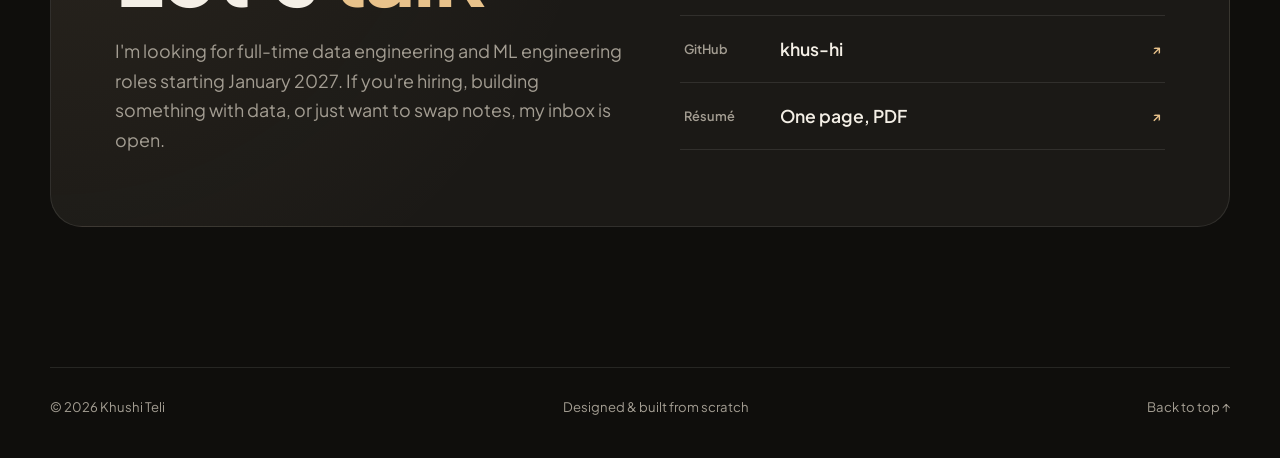
==== commit 00d9dfbc: "Recruiter polish: one title, featured projects, headline results, real skills - Use Data & ML Engine" ====
--- a/index.html
+++ b/index.html
@@ -3,9 +3,9 @@
 <head>
   <meta charset="UTF-8" />
   <meta name="viewport" content="width=device-width, initial-scale=1.0" />
-  <title>Khushi Teli · Data Scientist</title>
-  <meta name="description" content="Khushi Teli, data scientist and M.S. Data Science student at Boston University. ETL pipelines, LLM systems and applied machine learning." />
-  <meta property="og:title" content="Khushi Teli · Data Scientist" />
+  <title>Khushi Teli · Data &amp; ML Engineer</title>
+  <meta name="description" content="Khushi Teli, data and ML engineer and M.S. Data Science student at Boston University. Data pipelines, LLM systems and production machine learning." />
+  <meta property="og:title" content="Khushi Teli · Data &amp; ML Engineer" />
   <meta property="og:description" content="Pipelines, LLM systems and machine learning for healthcare and civic data." />
   <meta property="og:image" content="https://khus-hi.github.io/assets/photos/devconf.jpg" />
   <meta property="og:url" content="https://khus-hi.github.io/" />
@@ -50,9 +50,9 @@
     <section class="hero">
       <div class="hero-bg" aria-hidden="true"><span class="blob b1"></span><span class="blob b2"></span><span class="blob b3"></span></div>
       <div class="wrap hero-copy">
-        <p class="pill"><span class="dot"></span>Data Scientist · Boston, MA</p>
-        <h1>Hi, I'm <em>Khushi</em></h1>
-        <p class="hero-role">Data &amp; ML Engineer</p>
+        <p class="pill"><span class="dot"></span>Open to full-time roles · Jan 2027 · Boston, MA</p>
+        <p class="hero-hi">Hi, I'm Khushi.</p>
+        <h1>Data &amp; <em>ML Engineer</em></h1>
         <p class="lede">
           I build data pipelines and production ML systems, from raw data to deployed models.
         </p>
@@ -93,7 +93,7 @@
       <header class="sec-head proj-head reveal">
         <div>
           <h2><em>Projects</em></h2>
-          <p class="sub">With real data and real users. Pick a category, then click any project for the full story.</p>
+          <p class="sub">Real data, real users, measured results. Click any project for the full story.</p>
         </div>
         <div class="xp-nav">
           <button class="xp-btn" data-target="proj-track" data-dir="-1" aria-label="Previous projects">←</button>
@@ -101,6 +101,10 @@
         </div>
       </header>
 
+      <h3 class="feat-label reveal">Start here</h3>
+      <div class="feat-grid reveal" id="proj-featured"></div>
+
+      <h3 class="feat-label reveal">All projects</h3>
       <div class="tabs reveal" role="tablist" aria-label="Project categories" id="proj-tabs"></div>
 
       <div class="carousel proj-track reveal" id="proj-track" tabindex="0" aria-label="Projects carousel"></div>
@@ -186,21 +190,11 @@
         <article class="role">
           <div class="r-logo"><img data-src="assets/logos/ameya.png" data-remote="assets/logos/ameya.svg" alt="Ameya Infovision" /><span class="mono-logo">AI</span></div>
           <div class="r-main">
-            <h3>Frontend Developer</h3>
-            <p class="r-org">Ameya Infovision · Mumbai</p>
-            <p>UI components for an e-commerce platform in Angular, designed in Figma and refined with user-interaction data.</p>
-          </div>
-          <p class="r-date mono">Nov – Dec 2023</p>
-        </article>
-
-        <article class="role">
-          <div class="r-logo"><img data-src="assets/logos/dinsights.png" data-remote="assets/logos/dinsights.svg" alt="D-Insights" /><span class="mono-logo">DI</span></div>
-          <div class="r-main">
-            <h3>Project Intern</h3>
-            <p class="r-org">D-Insights · Mumbai</p>
-            <p>Automated repetitive business workflows, including data extraction and validation.</p>
-          </div>
-          <p class="r-date mono">Sep – Oct 2023</p>
+            <h3>Earlier internships</h3>
+            <p class="r-org">Ameya Infovision · D-Insights · Mumbai</p>
+            <p>Frontend developer on an Angular e-commerce platform, and project intern automating business workflows including data extraction and validation.</p>
+          </div>
+          <p class="r-date mono">Sep – Dec 2023</p>
         </article>
       </div>
       <div class="dots" data-for="xp-track" aria-hidden="true"></div>
@@ -294,7 +288,7 @@
           <p><a class="cert" href="https://www.coursera.org/account/accomplishments/specialization/certificate/GS3F5R4RH4RQ" target="_blank" rel="noopener">Google Data Analytics <span aria-hidden="true">↗</span></a></p>
           <p><a class="cert" href="https://www.credly.com/badges/6d74fa45-81b3-4fc0-87ca-7c9688052609/linked_in_profile" target="_blank" rel="noopener">Google Advanced Data Analytics <span aria-hidden="true">↗</span></a></p>
         </div>
-        <div class="tools"><h3>Technical skills</h3><div class="skills"><div><h4>Languages</h4><ul><li>Python</li><li>SQL</li><li>R</li></ul></div><div><h4>Data Analysis &amp; Visualization</h4><ul><li>Power BI</li><li>Tableau</li><li>Advanced Excel</li></ul></div><div><h4>Machine Learning &amp; AI</h4><ul><li>Machine Learning</li><li>Deep Learning</li><li>Natural Language Processing</li><li>TensorFlow</li><li>PyTorch</li></ul></div><div><h4>Data &amp; Cloud Platforms</h4><ul><li>BigQuery</li><li>Google Cloud Platform (GCP)</li><li>Azure</li><li>OpenShift</li><li>Docker</li><li>Kubernetes</li></ul></div><div><h4>Version Control &amp; Collaboration</h4><ul><li>Git</li><li>GitHub</li></ul></div></div></div>
+        <div class="tools"><h3>Technical skills</h3><div class="skills"><div><h4>Languages</h4><ul><li>Python</li><li>SQL</li><li>R</li></ul></div><div><h4>Data engineering</h4><ul><li>Airflow</li><li>dbt</li><li>PySpark</li><li>DuckDB</li><li>PostgreSQL</li><li>BigQuery</li><li>AWS S3</li><li>GitHub Actions (CI)</li></ul></div><div><h4>ML &amp; statistics</h4><ul><li>scikit-learn</li><li>LightGBM</li><li>CatBoost</li><li>SHAP</li><li>PyTorch</li><li>TensorFlow</li><li>statsmodels</li><li>A/B testing</li><li>Causal inference</li><li>Forecasting</li></ul></div><div><h4>LLMs &amp; MLOps</h4><ul><li>Kubeflow</li><li>OpenShift AI</li><li>vLLM</li><li>Ollama</li><li>RAG</li><li>Pydantic</li><li>Docker</li><li>Kubernetes</li></ul></div><div><h4>Cloud &amp; BI</h4><ul><li>AWS</li><li>GCP</li><li>Azure</li><li>Streamlit</li><li>Tableau</li><li>Power BI</li></ul></div></div></div>
       </div>
     </section>
 
@@ -305,7 +299,7 @@
           <div class="contact-copy">
             <p class="pill"><span class="dot"></span>Open to full-time roles · Jan 2027</p>
             <h2>Let's <em>talk</em></h2>
-            <p class="lede">I'm looking for data engineering and ML engineering roles. If you're hiring, building something with data, or just want to swap notes, my inbox is open.</p>
+            <p class="lede">I'm looking for full-time data engineering and ML engineering roles starting January 2027. If you're hiring, building something with data, or just want to swap notes, my inbox is open.</p>
           </div>
           <div class="contact-links">
             <button class="c-row copy" data-email="teli.khushi@gmail.com"><span class="c-k">Email</span><span class="c-v copy-label">teli.khushi@gmail.com</span><span class="c-go">Copy</span></button>
--- a/styles.css
+++ b/styles.css
@@ -97,7 +97,7 @@
 .a6::before { background: radial-gradient(circle at 30% 30%, #a06fd8 0, transparent 40%), radial-gradient(circle at 75% 75%, #e8c28b 0, transparent 35%); }
 
 /* ================= Hero ================= */
-.hero { position: relative; overflow: hidden; display: flex; align-items: center; min-height: calc(100vh - 72px); padding: 64px 0 96px; isolation: isolate; }
+.hero { position: relative; overflow: hidden; display: flex; align-items: center; min-height: calc(100vh - 72px - 112px); padding: 48px 0 56px; isolation: isolate; }
 .hero-bg { position: absolute; inset: 0; z-index: -1; background: linear-gradient(180deg, transparent 60%, var(--bg)), radial-gradient(var(--line) 1px, transparent 1px) 0 0 / 28px 28px; }
 .blob { position: absolute; border-radius: 50%; filter: blur(90px); opacity: 0.5; animation: drift 18s ease-in-out infinite alternate; }
 .b1 { width: 46vw; height: 46vw; top: -18%; right: -8%; background: #e8c28b; opacity: 0.12; }
@@ -106,7 +106,8 @@
 @keyframes drift { 50% { transform: translate(6%, 8%) scale(1.08); } 100% { transform: translate(-6%, -4%) scale(0.95); } }
 .dot { width: 8px; height: 8px; border-radius: 50%; background: #7bc59a; box-shadow: 0 0 0 0 rgba(123, 197, 154, 0.6); animation: ping 2.2s infinite; }
 @keyframes ping { 70% { box-shadow: 0 0 0 10px rgba(123, 197, 154, 0); } 100% { box-shadow: 0 0 0 0 rgba(123, 197, 154, 0); } }
-.hero h1 { font: 800 clamp(2.8rem, 7vw, 5.6rem)/1.02 var(--serif); letter-spacing: -0.04em; }
+.hero h1 { font: 800 clamp(2.6rem, 6vw, 4.8rem)/1.02 var(--serif); letter-spacing: -0.04em; }
+.hero-hi { margin: 0 0 10px; font-weight: 700; font-size: clamp(1.05rem, 2vw, 1.35rem); color: var(--ink); }
 .hero-role { margin: 24px 0 0; font-weight: 700; font-size: clamp(1rem, 2vw, 1.3rem); color: var(--ink); }
 .hero .lede { margin-top: 10px; max-width: 62ch; }
 .hero-copy { display: flex; flex-direction: column; align-items: center; text-align: center; }
@@ -335,6 +336,9 @@
 #dashboards { scroll-margin-top: 90px; }
 .dash-frame { position: relative; overflow: hidden; border-radius: 14px; border: 1px solid var(--line); background: #fff; }
 .dash-frame iframe { display: block; border: 0; }
+.app-frame { overflow: hidden; border-radius: 14px; border: 1px solid var(--line); background: #fff; }
+.app-frame iframe { display: block; width: 100%; height: 760px; border: 0; }
+@media (max-width: 700px) { .app-frame iframe { height: 620px; } }
 .dash-tabs { display: flex; flex-wrap: wrap; gap: 8px; margin-bottom: 14px; }
 .dash-tab { padding: 7px 14px; border-radius: 999px; border: 1px solid var(--line); background: transparent; color: var(--muted); font: 500 0.88rem var(--sans); cursor: pointer; }
 .dash-tab[aria-selected="true"] { background: var(--ink); color: var(--bg); border-color: var(--ink); }
@@ -343,3 +347,11 @@
 .d-cap { margin-top: 10px; font-size: 0.88rem; color: var(--muted); }
 .cover-vid { position: absolute; inset: 0; width: 100%; height: 100%; object-fit: cover; z-index: 1; }
 .cover .chip { z-index: 2; }
+
+/* Featured projects ("Start here") + headline result on cards */
+.feat-label { font: 700 0.8rem var(--sans, inherit); letter-spacing: 0.08em; text-transform: uppercase; color: var(--muted); margin: 0 0 16px; }
+.feat-grid { display: grid; grid-template-columns: repeat(3, 1fr); gap: 24px; margin-bottom: 56px; }
+.feat-grid .pcard { flex: none; }
+.p-hook { margin: 10px 0 12px; color: var(--ink) !important; font-weight: 700; font-size: 0.98rem !important; padding-left: 12px; border-left: 3px solid var(--accent); }
+@media (max-width: 900px) { .feat-grid { grid-template-columns: 1fr 1fr; } }
+@media (max-width: 620px) { .feat-grid { grid-template-columns: 1fr; } }
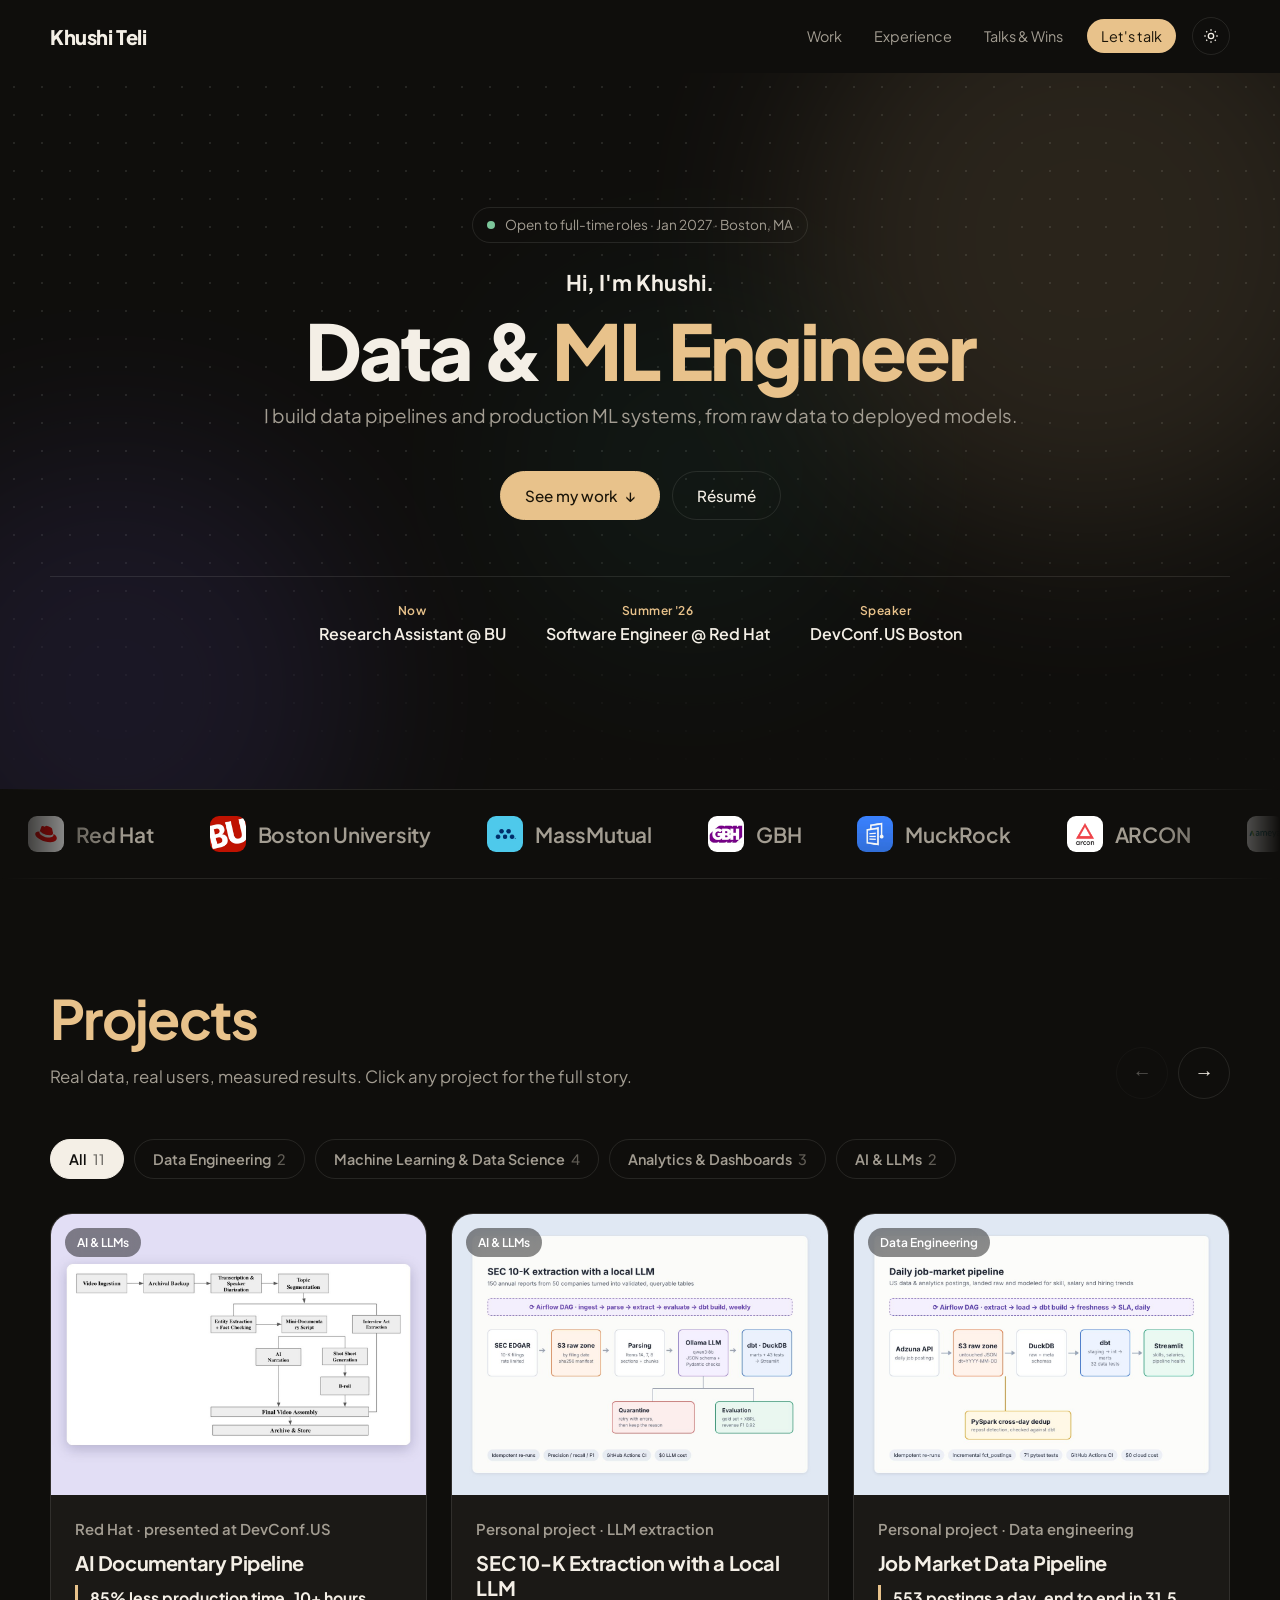
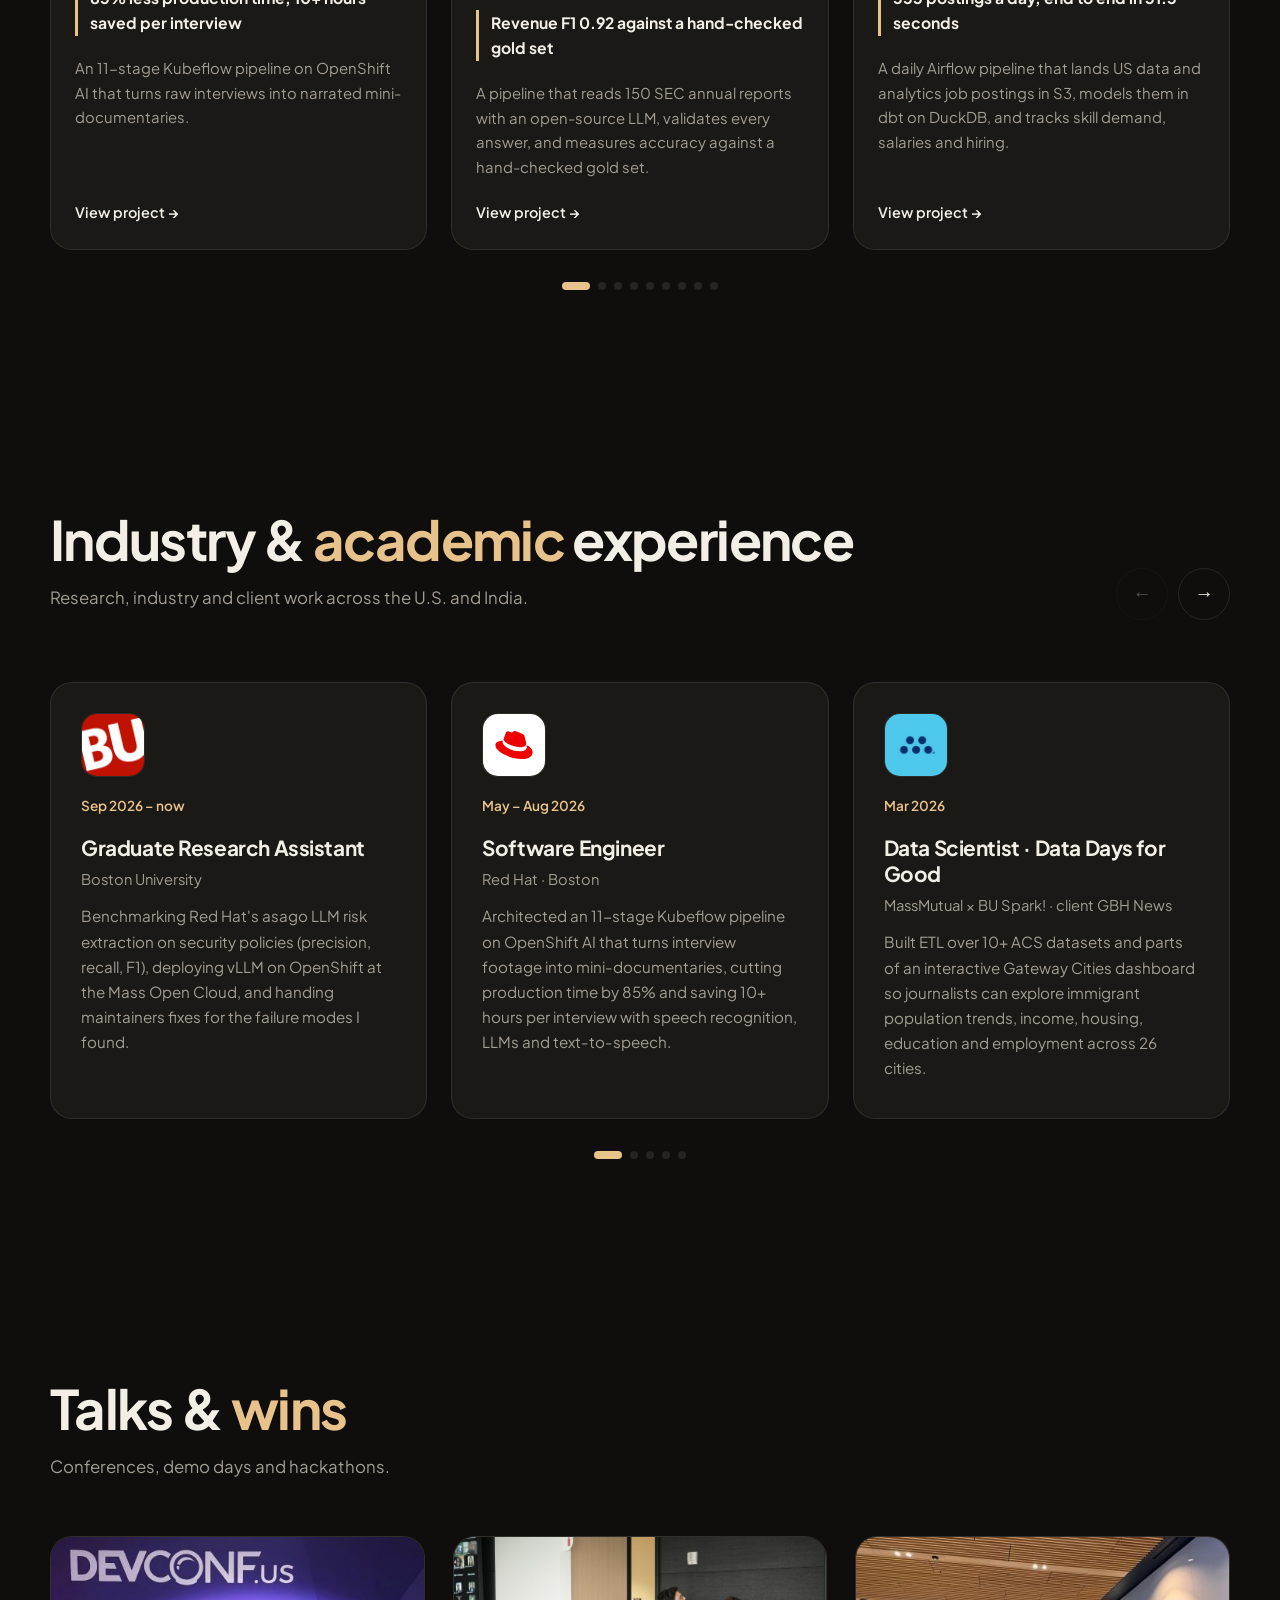
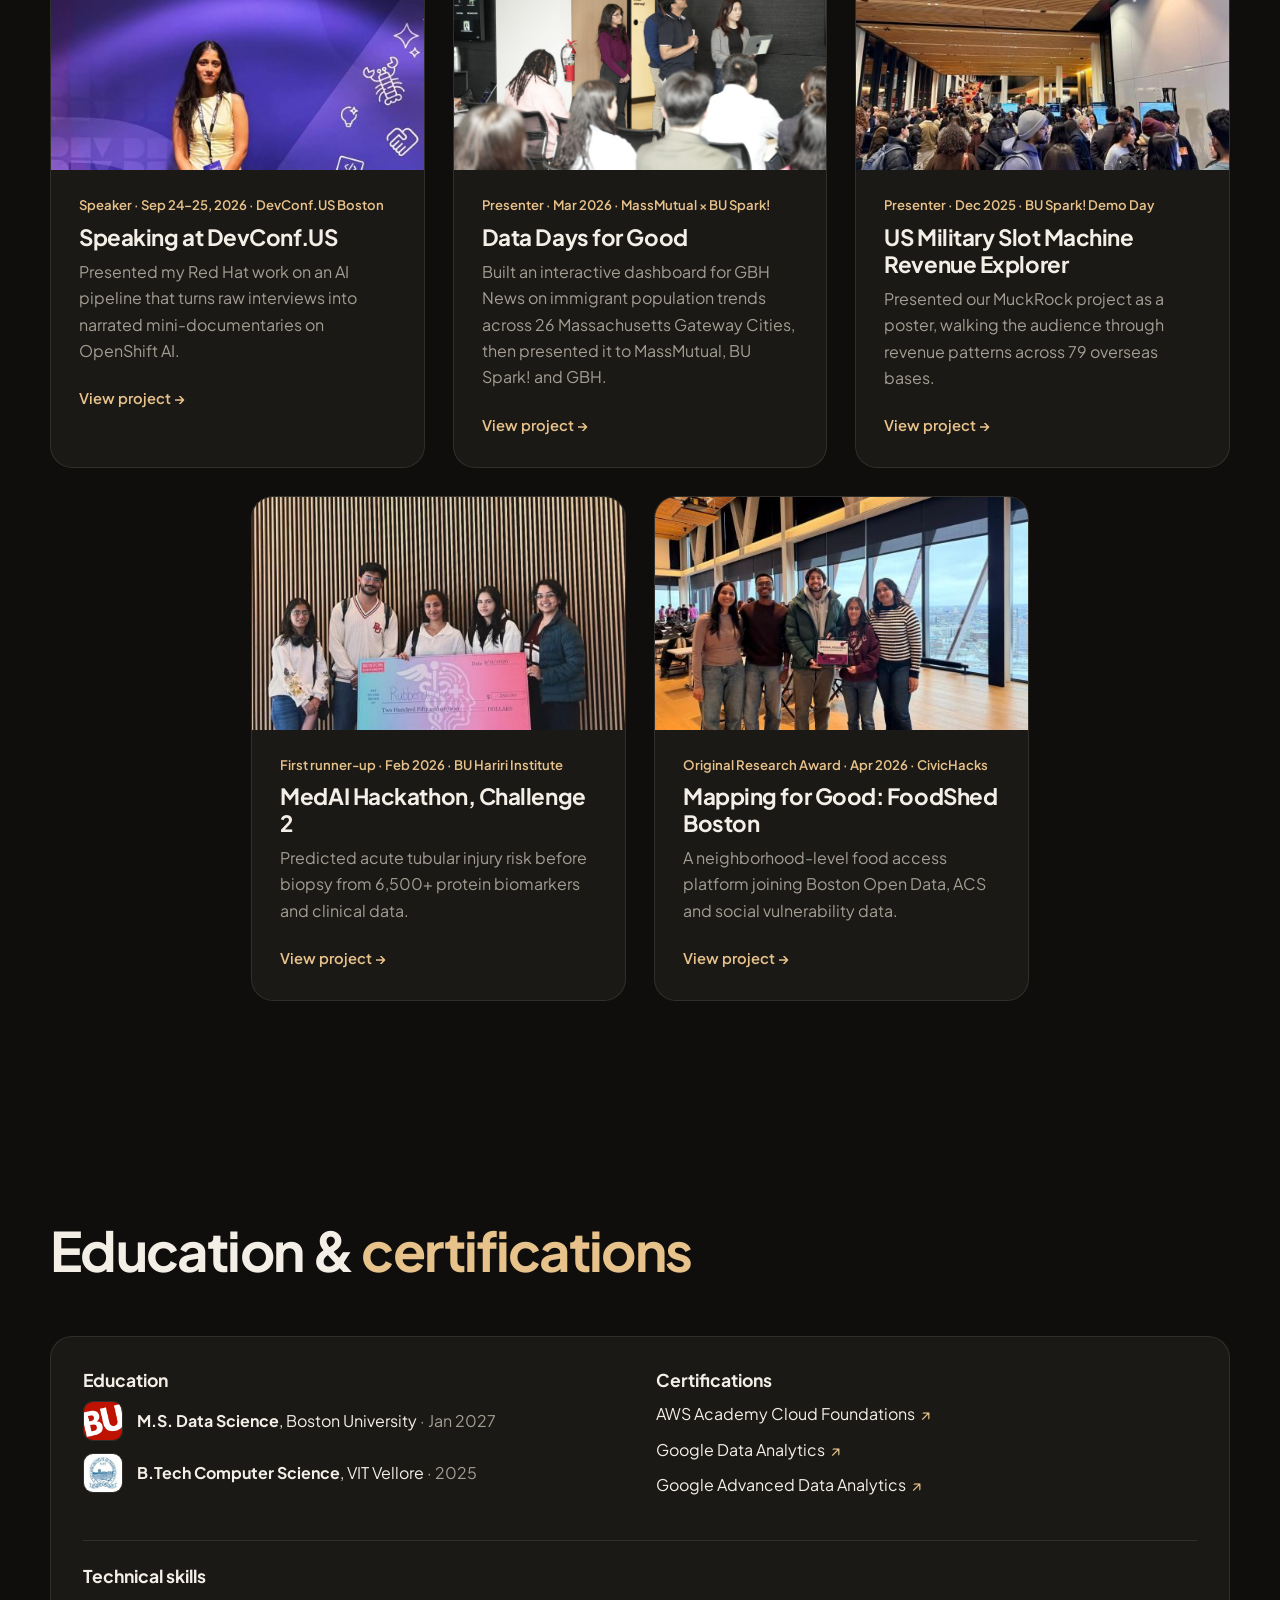
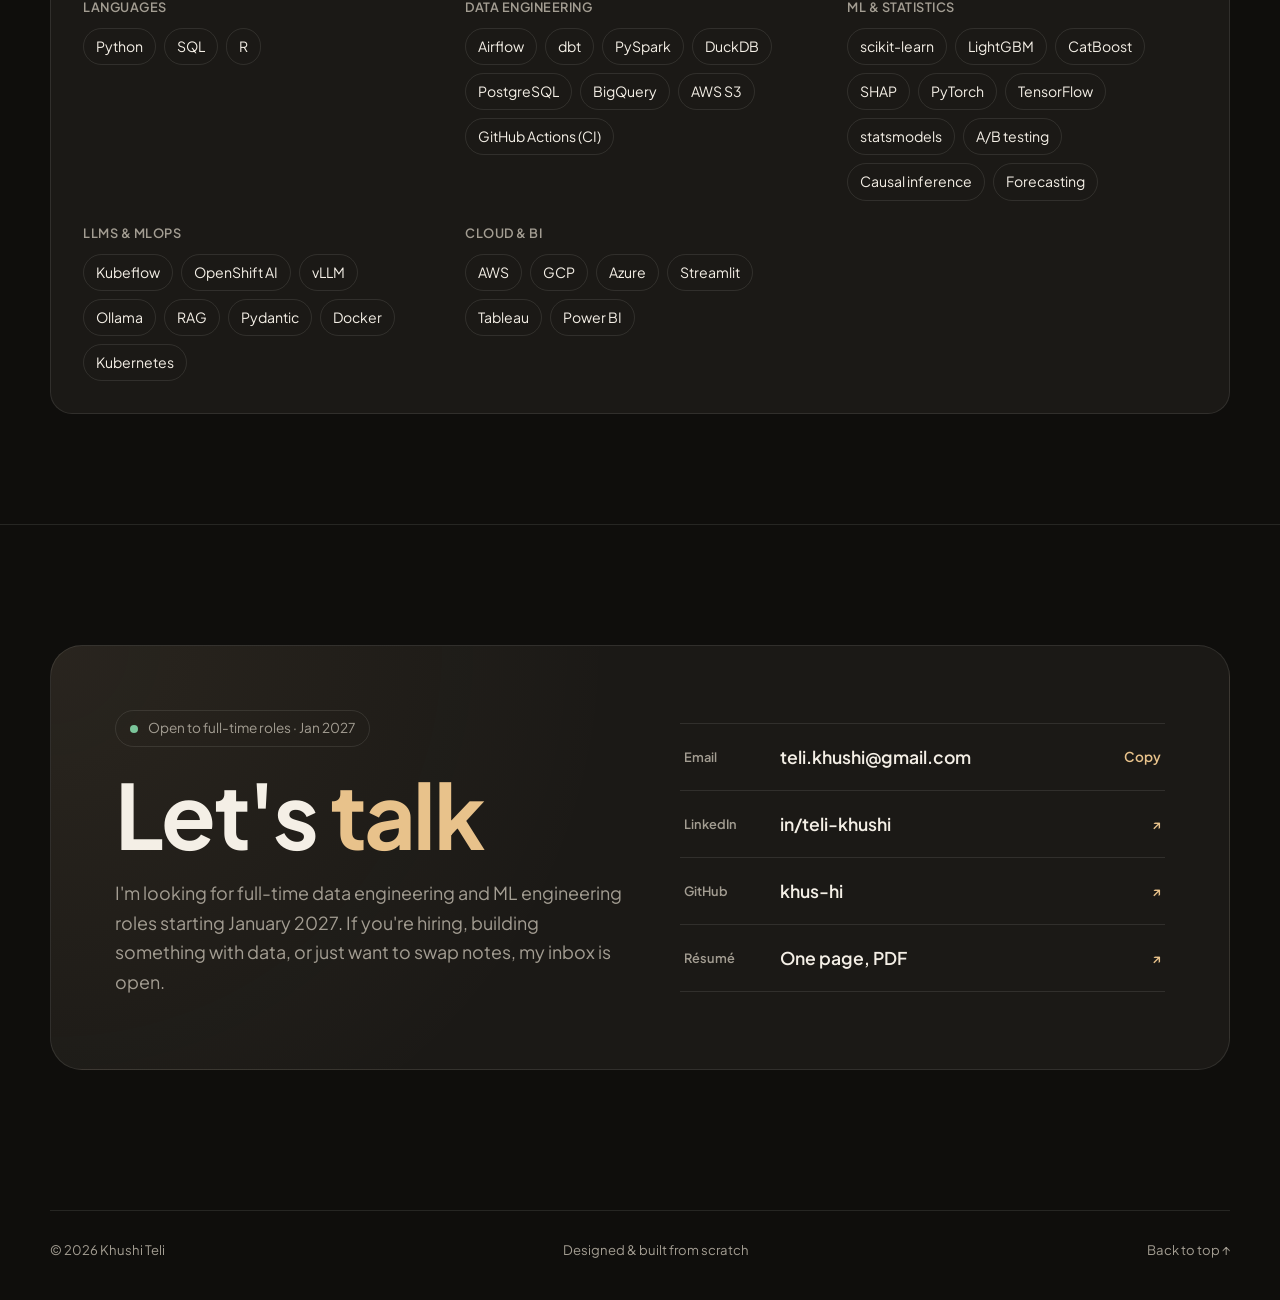
==== commit 5d323ab0: "Use one Projects carousel: drop the Start here grid, open All on the strongest three Co-Authored-By:" ====
--- a/index.html
+++ b/index.html
@@ -101,10 +101,6 @@
         </div>
       </header>
 
-      <h3 class="feat-label reveal">Start here</h3>
-      <div class="feat-grid reveal" id="proj-featured"></div>
-
-      <h3 class="feat-label reveal">All projects</h3>
       <div class="tabs reveal" role="tablist" aria-label="Project categories" id="proj-tabs"></div>
 
       <div class="carousel proj-track reveal" id="proj-track" tabindex="0" aria-label="Projects carousel"></div>
--- a/styles.css
+++ b/styles.css
@@ -348,10 +348,5 @@
 .cover-vid { position: absolute; inset: 0; width: 100%; height: 100%; object-fit: cover; z-index: 1; }
 .cover .chip { z-index: 2; }
 
-/* Featured projects ("Start here") + headline result on cards */
-.feat-label { font: 700 0.8rem var(--sans, inherit); letter-spacing: 0.08em; text-transform: uppercase; color: var(--muted); margin: 0 0 16px; }
-.feat-grid { display: grid; grid-template-columns: repeat(3, 1fr); gap: 24px; margin-bottom: 56px; }
-.feat-grid .pcard { flex: none; }
+/* Headline result on project cards */
 .p-hook { margin: 10px 0 12px; color: var(--ink) !important; font-weight: 700; font-size: 0.98rem !important; padding-left: 12px; border-left: 3px solid var(--accent); }
-@media (max-width: 900px) { .feat-grid { grid-template-columns: 1fr 1fr; } }
-@media (max-width: 620px) { .feat-grid { grid-template-columns: 1fr; } }
